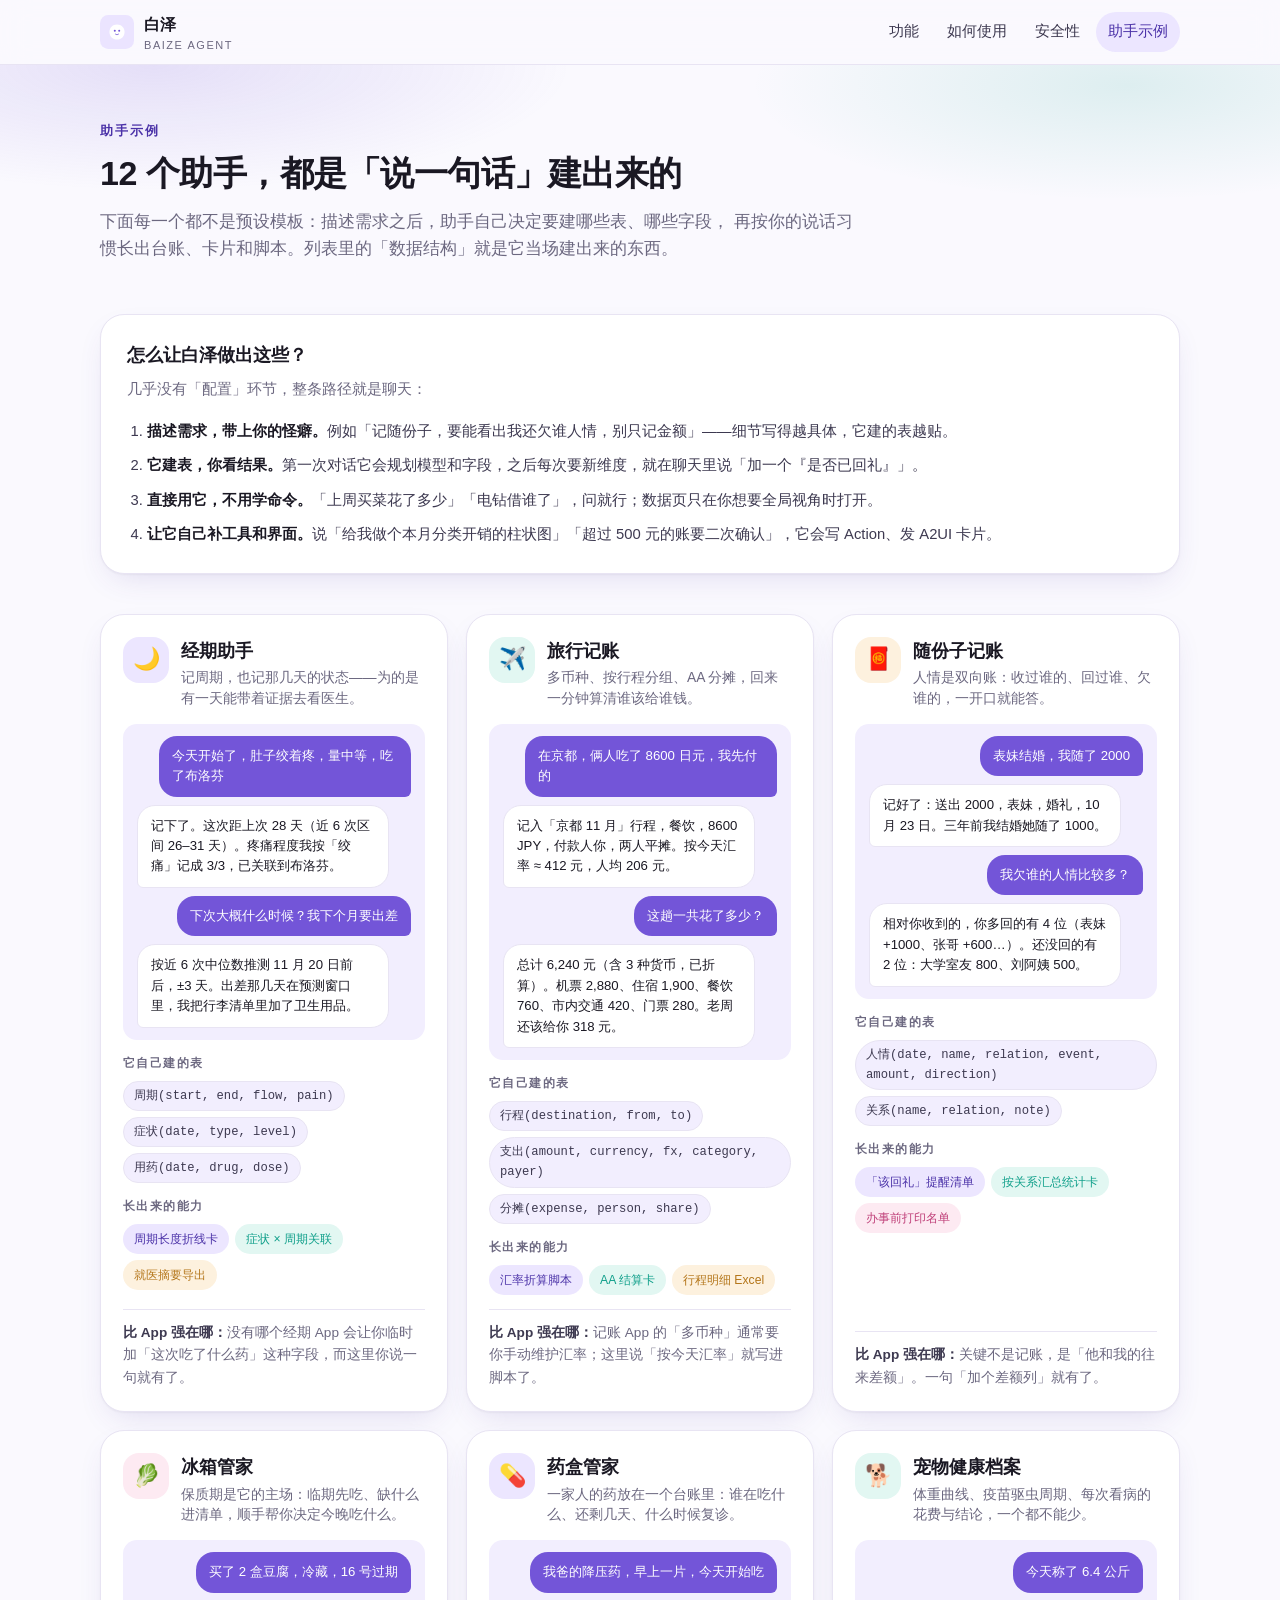
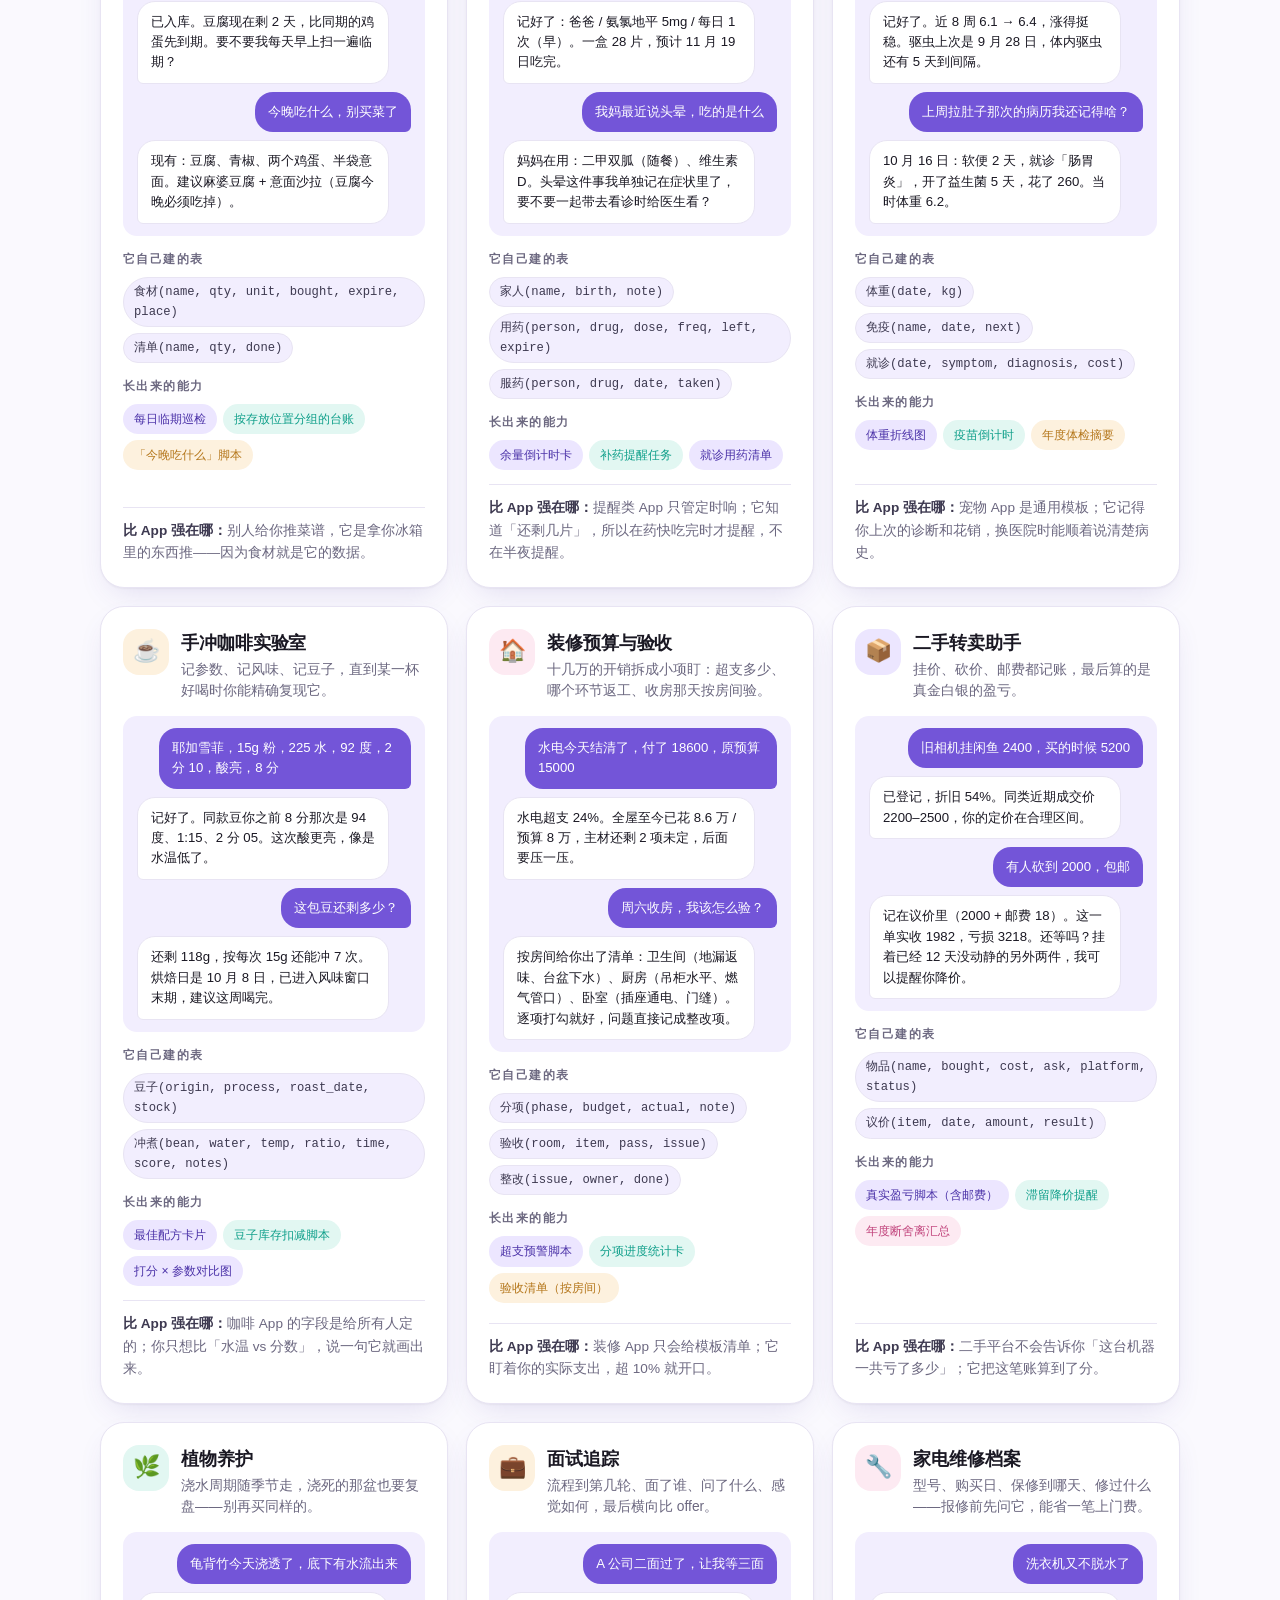
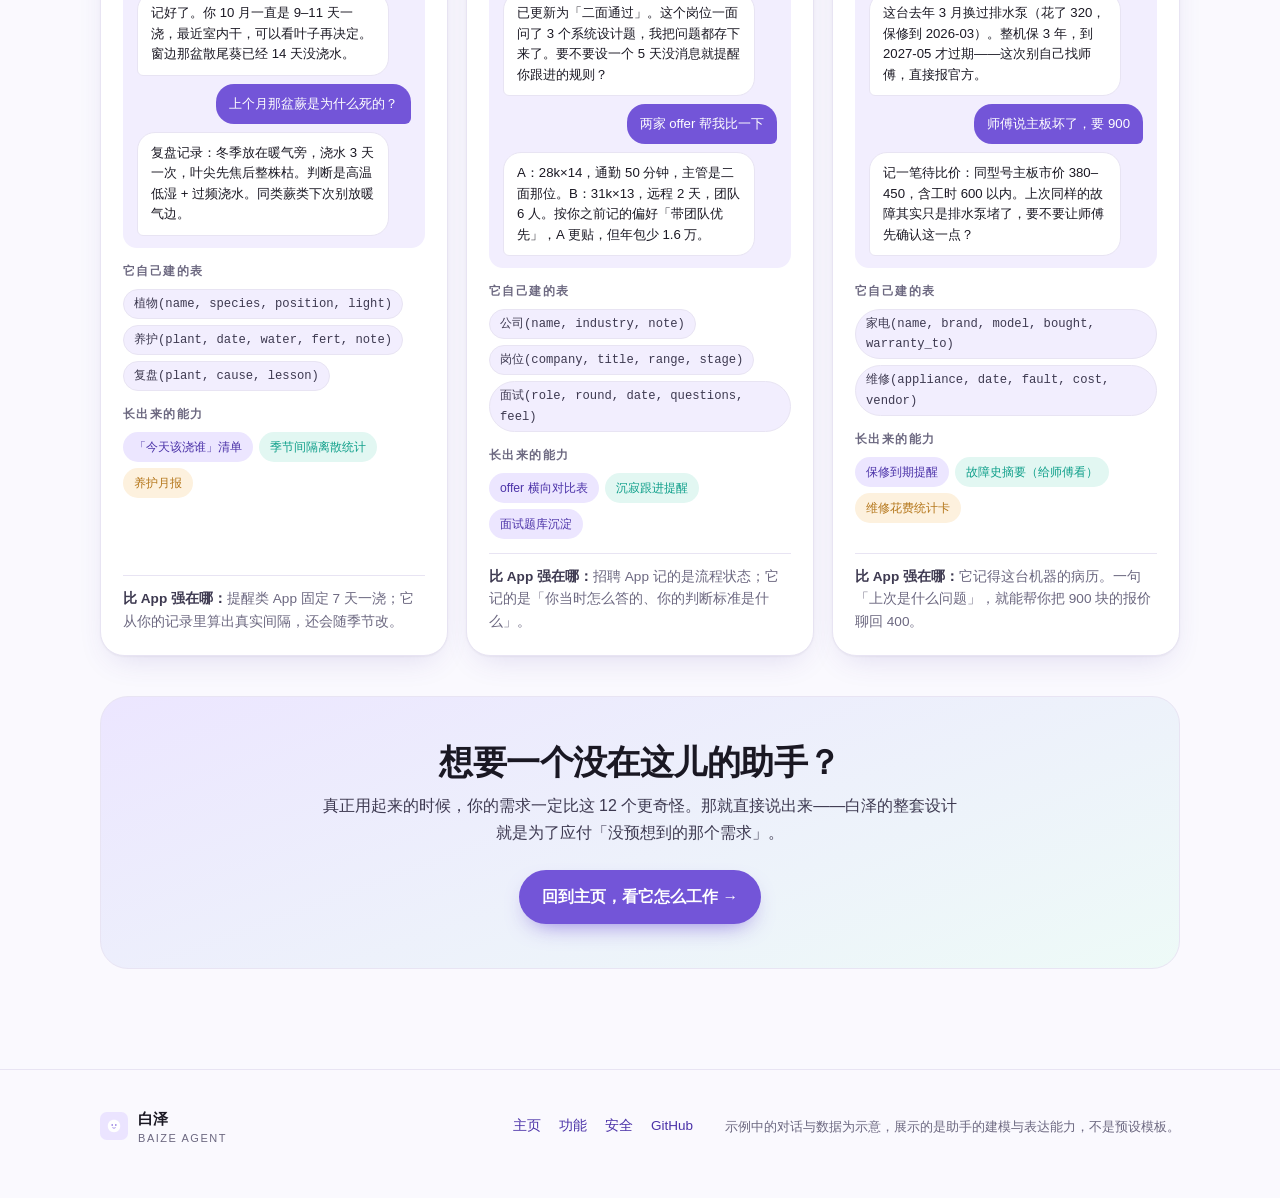
==== examples.html @ 81bda538 "site: 白泽项目主页与 12 个助手示例" ====
<!DOCTYPE html>
<html lang="zh-CN">
<head>
<meta charset="utf-8">
<meta name="viewport" content="width=device-width, initial-scale=1">
<title>助手示例 — 白泽 · Baize Agent</title>
<meta name="description" content="12 个有创意的白泽助手示例：经期助手、旅行记账、随份子记账、冰箱管家、药盒管家、宠物健康档案、手冲咖啡实验室、装修预算与验收……">
<meta name="theme-color" content="#7355D8">
<meta property="og:title" content="白泽 · 12 个助手示例">
<meta property="og:description" content="经期、旅行记账、随份子、冰箱、药盒、宠物、手冲咖啡、装修验收……看白泽能把助手做成什么样。">
<meta property="og:type" content="website">
<link rel="icon" href="assets/mascot.svg" type="image/svg+xml">
<link rel="stylesheet" href="assets/style.css">
</head>
<body>

<header class="nav">
  <div class="wrap nav-inner">
    <a class="brand" href="index.html">
      <img src="assets/mascot.svg" alt="" width="34" height="34">
      <span>白泽<small>Baize Agent</small></span>
    </a>
    <nav class="nav-links">
      <a href="index.html#features">功能</a>
      <a href="index.html#start">如何使用</a>
      <a href="index.html#security">安全性</a>
      <a class="active" href="examples.html">助手示例</a>
    </nav>
  </div>
</header>

<main>

<section class="page-head">
  <div class="wrap">
    <p class="eyebrow">助手示例</p>
    <h2>12 个助手，都是「说一句话」建出来的</h2>
    <p class="lede">
      下面每一个都不是预设模板：描述需求之后，助手自己决定要建哪些表、哪些字段，
      再按你的说话习惯长出台账、卡片和脚本。列表里的「数据结构」就是它当场建出来的东西。
    </p>
  </div>
</section>

<section class="tight">
  <div class="wrap">

    <div class="howto">
      <h3>怎么让白泽做出这些？</h3>
      <p>几乎没有「配置」环节，整条路径就是聊天：</p>
      <ol>
        <li><b>描述需求，带上你的怪癖。</b>例如「记随份子，要能看出我还欠谁人情，别只记金额」——细节写得越具体，它建的表越贴。</li>
        <li><b>它建表，你看结果。</b>第一次对话它会规划模型和字段，之后每次要新维度，就在聊天里说「加一个『是否已回礼』」。</li>
        <li><b>直接用它，不用学命令。</b>「上周买菜花了多少」「电钻借谁了」，问就行；数据页只在你想要全局视角时打开。</li>
        <li><b>让它自己补工具和界面。</b>说「给我做个本月分类开销的柱状图」「超过 500 元的账要二次确认」，它会写 Action、发 A2UI 卡片。</li>
      </ol>
    </div>

    <div class="ex-grid">

      <!-- 1 -->
      <article class="ex">
        <div class="ex-head">
          <div class="ex-avatar">🌙</div>
          <div>
            <h3>经期助手</h3>
            <p>记周期，也记那几天的状态——为的是有一天能带着证据去看医生。</p>
          </div>
        </div>
        <div class="ex-chat">
          <div class="bubble me">今天开始了，肚子绞着疼，量中等，吃了布洛芬</div>
          <div class="bubble bot">记下了。这次距上次 28 天（近 6 次区间 26–31 天）。疼痛程度我按「绞痛」记成 3/3，已关联到布洛芬。</div>
          <div class="bubble me">下次大概什么时候？我下个月要出差</div>
          <div class="bubble bot">按近 6 次中位数推测 11 月 20 日前后，±3 天。出差那几天在预测窗口里，我把行李清单里加了卫生用品。</div>
        </div>
        <div class="ex-block">
          <h4>它自己建的表</h4>
          <div class="chips">
            <span class="chip">周期(start, end, flow, pain)</span>
            <span class="chip">症状(date, type, level)</span>
            <span class="chip">用药(date, drug, dose)</span>
          </div>
        </div>
        <div class="ex-block">
          <h4>长出来的能力</h4>
          <div class="chips">
            <span class="chip solid">周期长度折线卡</span>
            <span class="chip solid mint">症状 × 周期关联</span>
            <span class="chip solid amber">就医摘要导出</span>
          </div>
        </div>
        <div class="ex-foot"><b>比 App 强在哪：</b>没有哪个经期 App 会让你临时加「这次吃了什么药」这种字段，而这里你说一句就有了。</div>
      </article>

      <!-- 2 -->
      <article class="ex">
        <div class="ex-head">
          <div class="ex-avatar">✈️</div>
          <div>
            <h3>旅行记账</h3>
            <p>多币种、按行程分组、AA 分摊，回来一分钟算清谁该给谁钱。</p>
          </div>
        </div>
        <div class="ex-chat">
          <div class="bubble me">在京都，俩人吃了 8600 日元，我先付的</div>
          <div class="bubble bot">记入「京都 11 月」行程，餐饮，8600 JPY，付款人你，两人平摊。按今天汇率 ≈ 412 元，人均 206 元。</div>
          <div class="bubble me">这趟一共花了多少？</div>
          <div class="bubble bot">总计 6,240 元（含 3 种货币，已折算）。机票 2,880、住宿 1,900、餐饮 760、市内交通 420、门票 280。老周还该给你 318 元。</div>
        </div>
        <div class="ex-block">
          <h4>它自己建的表</h4>
          <div class="chips">
            <span class="chip">行程(destination, from, to)</span>
            <span class="chip">支出(amount, currency, fx, category, payer)</span>
            <span class="chip">分摊(expense, person, share)</span>
          </div>
        </div>
        <div class="ex-block">
          <h4>长出来的能力</h4>
          <div class="chips">
            <span class="chip solid">汇率折算脚本</span>
            <span class="chip solid mint">AA 结算卡</span>
            <span class="chip solid amber">行程明细 Excel</span>
          </div>
        </div>
        <div class="ex-foot"><b>比 App 强在哪：</b>记账 App 的「多币种」通常要你手动维护汇率；这里说「按今天汇率」就写进脚本了。</div>
      </article>

      <!-- 3 -->
      <article class="ex">
        <div class="ex-head">
          <div class="ex-avatar">🧧</div>
          <div>
            <h3>随份子记账</h3>
            <p>人情是双向账：收过谁的、回过谁、欠谁的，一开口就能答。</p>
          </div>
        </div>
        <div class="ex-chat">
          <div class="bubble me">表妹结婚，我随了 2000</div>
          <div class="bubble bot">记好了：送出 2000，表妹，婚礼，10 月 23 日。三年前我结婚她随了 1000。</div>
          <div class="bubble me">我欠谁的人情比较多？</div>
          <div class="bubble bot">相对你收到的，你多回的有 4 位（表妹 +1000、张哥 +600…）。还没回的有 2 位：大学室友 800、刘阿姨 500。</div>
        </div>
        <div class="ex-block">
          <h4>它自己建的表</h4>
          <div class="chips">
            <span class="chip">人情(date, name, relation, event, amount, direction)</span>
            <span class="chip">关系(name, relation, note)</span>
          </div>
        </div>
        <div class="ex-block">
          <h4>长出来的能力</h4>
          <div class="chips">
            <span class="chip solid">「该回礼」提醒清单</span>
            <span class="chip solid mint">按关系汇总统计卡</span>
            <span class="chip solid rose">办事前打印名单</span>
          </div>
        </div>
        <div class="ex-foot"><b>比 App 强在哪：</b>关键不是记账，是「他和我的往来差额」。一句「加个差额列」就有了。</div>
      </article>

      <!-- 4 -->
      <article class="ex">
        <div class="ex-head">
          <div class="ex-avatar">🥬</div>
          <div>
            <h3>冰箱管家</h3>
            <p>保质期是它的主场：临期先吃、缺什么进清单，顺手帮你决定今晚吃什么。</p>
          </div>
        </div>
        <div class="ex-chat">
          <div class="bubble me">买了 2 盒豆腐，冷藏，16 号过期</div>
          <div class="bubble bot">已入库。豆腐现在剩 2 天，比同期的鸡蛋先到期。要不要我每天早上扫一遍临期？</div>
          <div class="bubble me">今晚吃什么，别买菜了</div>
          <div class="bubble bot">现有：豆腐、青椒、两个鸡蛋、半袋意面。建议麻婆豆腐 + 意面沙拉（豆腐今晚必须吃掉）。</div>
        </div>
        <div class="ex-block">
          <h4>它自己建的表</h4>
          <div class="chips">
            <span class="chip">食材(name, qty, unit, bought, expire, place)</span>
            <span class="chip">清单(name, qty, done)</span>
          </div>
        </div>
        <div class="ex-block">
          <h4>长出来的能力</h4>
          <div class="chips">
            <span class="chip solid">每日临期巡检</span>
            <span class="chip solid mint">按存放位置分组的台账</span>
            <span class="chip solid amber">「今晚吃什么」脚本</span>
          </div>
        </div>
        <div class="ex-foot"><b>比 App 强在哪：</b>别人给你推菜谱，它是拿你冰箱里的东西推——因为食材就是它的数据。</div>
      </article>

      <!-- 5 -->
      <article class="ex">
        <div class="ex-head">
          <div class="ex-avatar">💊</div>
          <div>
            <h3>药盒管家</h3>
            <p>一家人的药放在一个台账里：谁在吃什么、还剩几天、什么时候复诊。</p>
          </div>
        </div>
        <div class="ex-chat">
          <div class="bubble me">我爸的降压药，早上一片，今天开始吃</div>
          <div class="bubble bot">记好了：爸爸 / 氨氯地平 5mg / 每日 1 次（早）。一盒 28 片，预计 11 月 19 日吃完。</div>
          <div class="bubble me">我妈最近说头晕，吃的是什么</div>
          <div class="bubble bot">妈妈在用：二甲双胍（随餐）、维生素 D。头晕这件事我单独记在症状里了，要不要一起带去看诊时给医生看？</div>
        </div>
        <div class="ex-block">
          <h4>它自己建的表</h4>
          <div class="chips">
            <span class="chip">家人(name, birth, note)</span>
            <span class="chip">用药(person, drug, dose, freq, left, expire)</span>
            <span class="chip">服药(person, drug, date, taken)</span>
          </div>
        </div>
        <div class="ex-block">
          <h4>长出来的能力</h4>
          <div class="chips">
            <span class="chip solid">余量倒计时卡</span>
            <span class="chip solid mint">补药提醒任务</span>
            <span class="chip solid sky">就诊用药清单</span>
          </div>
        </div>
        <div class="ex-foot"><b>比 App 强在哪：</b>提醒类 App 只管定时响；它知道「还剩几片」，所以在药快吃完时才提醒，不在半夜提醒。</div>
      </article>

      <!-- 6 -->
      <article class="ex">
        <div class="ex-head">
          <div class="ex-avatar">🐕</div>
          <div>
            <h3>宠物健康档案</h3>
            <p>体重曲线、疫苗驱虫周期、每次看病的花费与结论，一个都不能少。</p>
          </div>
        </div>
        <div class="ex-chat">
          <div class="bubble me">今天称了 6.4 公斤</div>
          <div class="bubble bot">记好了。近 8 周 6.1 → 6.4，涨得挺稳。驱虫上次是 9 月 28 日，体内驱虫还有 5 天到间隔。</div>
          <div class="bubble me">上周拉肚子那次的病历我还记得啥？</div>
          <div class="bubble bot">10 月 16 日：软便 2 天，就诊「肠胃炎」，开了益生菌 5 天，花了 260。当时体重 6.2。</div>
        </div>
        <div class="ex-block">
          <h4>它自己建的表</h4>
          <div class="chips">
            <span class="chip">体重(date, kg)</span>
            <span class="chip">免疫(name, date, next)</span>
            <span class="chip">就诊(date, symptom, diagnosis, cost)</span>
          </div>
        </div>
        <div class="ex-block">
          <h4>长出来的能力</h4>
          <div class="chips">
            <span class="chip solid">体重折线图</span>
            <span class="chip solid mint">疫苗倒计时</span>
            <span class="chip solid amber">年度体检摘要</span>
          </div>
        </div>
        <div class="ex-foot"><b>比 App 强在哪：</b>宠物 App 是通用模板；它记得你上次的诊断和花销，换医院时能顺着说清楚病史。</div>
      </article>

      <!-- 7 -->
      <article class="ex">
        <div class="ex-head">
          <div class="ex-avatar">☕</div>
          <div>
            <h3>手冲咖啡实验室</h3>
            <p>记参数、记风味、记豆子，直到某一杯好喝时你能精确复现它。</p>
          </div>
        </div>
        <div class="ex-chat">
          <div class="bubble me">耶加雪菲，15g 粉，225 水，92 度，2 分 10，酸亮，8 分</div>
          <div class="bubble bot">记好了。同款豆你之前 8 分那次是 94 度、1:15、2 分 05。这次酸更亮，像是水温低了。</div>
          <div class="bubble me">这包豆还剩多少？</div>
          <div class="bubble bot">还剩 118g，按每次 15g 还能冲 7 次。烘焙日是 10 月 8 日，已进入风味窗口末期，建议这周喝完。</div>
        </div>
        <div class="ex-block">
          <h4>它自己建的表</h4>
          <div class="chips">
            <span class="chip">豆子(origin, process, roast_date, stock)</span>
            <span class="chip">冲煮(bean, water, temp, ratio, time, score, notes)</span>
          </div>
        </div>
        <div class="ex-block">
          <h4>长出来的能力</h4>
          <div class="chips">
            <span class="chip solid">最佳配方卡片</span>
            <span class="chip solid mint">豆子库存扣减脚本</span>
            <span class="chip solid sky">打分 × 参数对比图</span>
          </div>
        </div>
        <div class="ex-foot"><b>比 App 强在哪：</b>咖啡 App 的字段是给所有人定的；你只想比「水温 vs 分数」，说一句它就画出来。</div>
      </article>

      <!-- 8 -->
      <article class="ex">
        <div class="ex-head">
          <div class="ex-avatar">🏠</div>
          <div>
            <h3>装修预算与验收</h3>
            <p>十几万的开销拆成小项盯：超支多少、哪个环节返工、收房那天按房间验。</p>
          </div>
        </div>
        <div class="ex-chat">
          <div class="bubble me">水电今天结清了，付了 18600，原预算 15000</div>
          <div class="bubble bot">水电超支 24%。全屋至今已花 8.6 万 / 预算 8 万，主材还剩 2 项未定，后面要压一压。</div>
          <div class="bubble me">周六收房，我该怎么验？</div>
          <div class="bubble bot">按房间给你出了清单：卫生间（地漏返味、台盆下水）、厨房（吊柜水平、燃气管口）、卧室（插座通电、门缝）。逐项打勾就好，问题直接记成整改项。</div>
        </div>
        <div class="ex-block">
          <h4>它自己建的表</h4>
          <div class="chips">
            <span class="chip">分项(phase, budget, actual, note)</span>
            <span class="chip">验收(room, item, pass, issue)</span>
            <span class="chip">整改(issue, owner, done)</span>
          </div>
        </div>
        <div class="ex-block">
          <h4>长出来的能力</h4>
          <div class="chips">
            <span class="chip solid">超支预警脚本</span>
            <span class="chip solid mint">分项进度统计卡</span>
            <span class="chip solid amber">验收清单（按房间）</span>
          </div>
        </div>
        <div class="ex-foot"><b>比 App 强在哪：</b>装修 App 只会给模板清单；它盯着你的实际支出，超 10% 就开口。</div>
      </article>

      <!-- 9 -->
      <article class="ex">
        <div class="ex-head">
          <div class="ex-avatar">📦</div>
          <div>
            <h3>二手转卖助手</h3>
            <p>挂价、砍价、邮费都记账，最后算的是真金白银的盈亏。</p>
          </div>
        </div>
        <div class="ex-chat">
          <div class="bubble me">旧相机挂闲鱼 2400，买的时候 5200</div>
          <div class="bubble bot">已登记，折旧 54%。同类近期成交价 2200–2500，你的定价在合理区间。</div>
          <div class="bubble me">有人砍到 2000，包邮</div>
          <div class="bubble bot">记在议价里（2000 + 邮费 18）。这一单实收 1982，亏损 3218。还等吗？挂着已经 12 天没动静的另外两件，我可以提醒你降价。</div>
        </div>
        <div class="ex-block">
          <h4>它自己建的表</h4>
          <div class="chips">
            <span class="chip">物品(name, bought, cost, ask, platform, status)</span>
            <span class="chip">议价(item, date, amount, result)</span>
          </div>
        </div>
        <div class="ex-block">
          <h4>长出来的能力</h4>
          <div class="chips">
            <span class="chip solid">真实盈亏脚本（含邮费）</span>
            <span class="chip solid mint">滞留降价提醒</span>
            <span class="chip solid rose">年度断舍离汇总</span>
          </div>
        </div>
        <div class="ex-foot"><b>比 App 强在哪：</b>二手平台不会告诉你「这台机器一共亏了多少」；它把这笔账算到了分。</div>
      </article>

      <!-- 10 -->
      <article class="ex">
        <div class="ex-head">
          <div class="ex-avatar">🌿</div>
          <div>
            <h3>植物养护</h3>
            <p>浇水周期随季节走，浇死的那盆也要复盘——别再买同样的。</p>
          </div>
        </div>
        <div class="ex-chat">
          <div class="bubble me">龟背竹今天浇透了，底下有水流出来</div>
          <div class="bubble bot">记好了。你 10 月一直是 9–11 天一浇，最近室内干，可以看叶子再决定。窗边那盆散尾葵已经 14 天没浇水。</div>
          <div class="bubble me">上个月那盆蕨是为什么死的？</div>
          <div class="bubble bot">复盘记录：冬季放在暖气旁，浇水 3 天一次，叶尖先焦后整株枯。判断是高温低湿 + 过频浇水。同类蕨类下次别放暖气边。</div>
        </div>
        <div class="ex-block">
          <h4>它自己建的表</h4>
          <div class="chips">
            <span class="chip">植物(name, species, position, light)</span>
            <span class="chip">养护(plant, date, water, fert, note)</span>
            <span class="chip">复盘(plant, cause, lesson)</span>
          </div>
        </div>
        <div class="ex-block">
          <h4>长出来的能力</h4>
          <div class="chips">
            <span class="chip solid">「今天该浇谁」清单</span>
            <span class="chip solid mint">季节间隔离散统计</span>
            <span class="chip solid amber">养护月报</span>
          </div>
        </div>
        <div class="ex-foot"><b>比 App 强在哪：</b>提醒类 App 固定 7 天一浇；它从你的记录里算出真实间隔，还会随季节改。</div>
      </article>

      <!-- 11 -->
      <article class="ex">
        <div class="ex-head">
          <div class="ex-avatar">💼</div>
          <div>
            <h3>面试追踪</h3>
            <p>流程到第几轮、面了谁、问了什么、感觉如何，最后横向比 offer。</p>
          </div>
        </div>
        <div class="ex-chat">
          <div class="bubble me">A 公司二面过了，让我等三面</div>
          <div class="bubble bot">已更新为「二面通过」。这个岗位一面问了 3 个系统设计题，我把问题都存下来了。要不要设一个 5 天没消息就提醒你跟进的规则？</div>
          <div class="bubble me">两家 offer 帮我比一下</div>
          <div class="bubble bot">A：28k×14，通勤 50 分钟，主管是二面那位。B：31k×13，远程 2 天，团队 6 人。按你之前记的偏好「带团队优先」，A 更贴，但年包少 1.6 万。</div>
        </div>
        <div class="ex-block">
          <h4>它自己建的表</h4>
          <div class="chips">
            <span class="chip">公司(name, industry, note)</span>
            <span class="chip">岗位(company, title, range, stage)</span>
            <span class="chip">面试(role, round, date, questions, feel)</span>
          </div>
        </div>
        <div class="ex-block">
          <h4>长出来的能力</h4>
          <div class="chips">
            <span class="chip solid">offer 横向对比表</span>
            <span class="chip solid mint">沉寂跟进提醒</span>
            <span class="chip solid sky">面试题库沉淀</span>
          </div>
        </div>
        <div class="ex-foot"><b>比 App 强在哪：</b>招聘 App 记的是流程状态；它记的是「你当时怎么答的、你的判断标准是什么」。</div>
      </article>

      <!-- 12 -->
      <article class="ex">
        <div class="ex-head">
          <div class="ex-avatar">🔧</div>
          <div>
            <h3>家电维修档案</h3>
            <p>型号、购买日、保修到哪天、修过什么——报修前先问它，能省一笔上门费。</p>
          </div>
        </div>
        <div class="ex-chat">
          <div class="bubble me">洗衣机又不脱水了</div>
          <div class="bubble bot">这台去年 3 月换过排水泵（花了 320，保修到 2026-03）。整机保 3 年，到 2027-05 才过期——这次别自己找师傅，直接报官方。</div>
          <div class="bubble me">师傅说主板坏了，要 900</div>
          <div class="bubble bot">记一笔待比价：同型号主板市价 380–450，含工时 600 以内。上次同样的故障其实只是排水泵堵了，要不要让师傅先确认这一点？</div>
        </div>
        <div class="ex-block">
          <h4>它自己建的表</h4>
          <div class="chips">
            <span class="chip">家电(name, brand, model, bought, warranty_to)</span>
            <span class="chip">维修(appliance, date, fault, cost, vendor)</span>
          </div>
        </div>
        <div class="ex-block">
          <h4>长出来的能力</h4>
          <div class="chips">
            <span class="chip solid">保修到期提醒</span>
            <span class="chip solid mint">故障史摘要（给师傅看）</span>
            <span class="chip solid amber">维修花费统计卡</span>
          </div>
        </div>
        <div class="ex-foot"><b>比 App 强在哪：</b>它记得这台机器的病历。一句「上次是什么问题」，就能帮你把 900 块的报价聊回 400。</div>
      </article>

    </div>

    <div class="cta" style="margin-bottom:56px">
      <h2>想要一个没在这儿的助手？</h2>
      <p>真正用起来的时候，你的需求一定比这 12 个更奇怪。那就直接说出来——白泽的整套设计就是为了应付「没预想到的那个需求」。</p>
      <a class="btn btn-primary" href="index.html">回到主页，看它怎么工作 →</a>
    </div>

  </div>
</section>

</main>

<footer>
  <div class="wrap foot-inner">
    <a class="brand" href="index.html">
      <img src="assets/mascot.svg" alt="" width="28" height="28">
      <span>白泽<small>Baize Agent</small></span>
    </a>
    <div class="foot-links">
      <a href="index.html">主页</a>
      <a href="index.html#features">功能</a>
      <a href="index.html#security">安全</a>
      <a href="https://github.com/krisir">GitHub</a>
    </div>
    <p class="note">示例中的对话与数据为示意，展示的是助手的建模与表达能力，不是预设模板。</p>
  </div>
</footer>

</body>
</html>
---- assets/style.css ----
/* 白泽 · Baize Agent — 项目主页样式
   设计语言取自 App 的 Design Tokens：主色 #7355D8、24dp 卡片圆角、20dp 页面边距。 */

:root {
  --bg: #faf9fe;
  --bg-soft: #f2eefe;
  --card: #ffffff;
  --ink: #1a1823;
  --ink-soft: #3d3950;
  --muted: #6c6880;
  --line: #e8e4f3;
  --brand: #7355d8;
  --brand-ink: #4b32a8;
  --brand-soft: #ece6ff;
  --mint: #0f9f8a;
  --mint-soft: #e2f7f2;
  --amber: #b4761a;
  --amber-soft: #fdf1de;
  --rose: #c0417a;
  --rose-soft: #fdeaf2;
  --sky: #2b6cb0;
  --sky-soft: #e6f1fc;
  --radius: 24px;
  --radius-sm: 14px;
  --shadow: 0 1px 2px rgba(26, 24, 35, .04), 0 12px 32px -12px rgba(79, 58, 160, .18);
  --shadow-lift: 0 2px 4px rgba(26, 24, 35, .05), 0 22px 48px -18px rgba(79, 58, 160, .28);
  --wrap: 1120px;
  --font: -apple-system, BlinkMacSystemFont, "Segoe UI", "PingFang SC", "Hiragino Sans GB",
    "Noto Sans SC", "Microsoft YaHei", sans-serif;
}

@media (prefers-color-scheme: dark) {
  :root {
    --bg: #121017;
    --bg-soft: #1a1724;
    --card: #1b1825;
    --ink: #f3f1fa;
    --ink-soft: #dcd8ea;
    --muted: #a29db8;
    --line: #2c2839;
    --brand: #a48cff;
    --brand-ink: #cbbcff;
    --brand-soft: #271f3f;
    --mint: #4fd6bf;
    --mint-soft: #14322e;
    --amber: #e8b45c;
    --amber-soft: #33281a;
    --rose: #f186b3;
    --rose-soft: #351f2b;
    --sky: #7fb6f0;
    --sky-soft: #17283a;
    --shadow: 0 1px 2px rgba(0, 0, 0, .4), 0 12px 32px -12px rgba(0, 0, 0, .7);
    --shadow-lift: 0 2px 4px rgba(0, 0, 0, .5), 0 22px 48px -18px rgba(0, 0, 0, .8);
  }
}

* { box-sizing: border-box; }

html { scroll-behavior: smooth; -webkit-text-size-adjust: 100%; }

body {
  margin: 0;
  font-family: var(--font);
  background: var(--bg);
  color: var(--ink);
  line-height: 1.65;
  font-size: 16px;
  -webkit-font-smoothing: antialiased;
}

img, svg { max-width: 100%; }

a { color: var(--brand-ink); text-decoration: none; }
a:hover { text-decoration: underline; }

.wrap {
  width: 100%;
  max-width: var(--wrap);
  margin: 0 auto;
  padding: 0 20px;
}

/* ---------- 导航 ---------- */

.nav {
  position: sticky;
  top: 0;
  z-index: 50;
  background: color-mix(in srgb, var(--bg) 82%, transparent);
  backdrop-filter: blur(14px);
  border-bottom: 1px solid var(--line);
}

.nav-inner {
  display: flex;
  align-items: center;
  gap: 12px;
  min-height: 64px;
}

.brand {
  display: flex;
  align-items: center;
  gap: 10px;
  font-weight: 700;
  color: var(--ink);
  letter-spacing: .01em;
}
.brand:hover { text-decoration: none; }
.brand svg { flex: 0 0 auto; }
.brand small {
  display: block;
  font-size: 11px;
  font-weight: 500;
  color: var(--muted);
  letter-spacing: .14em;
  text-transform: uppercase;
  line-height: 1.2;
}

.nav-links {
  display: flex;
  align-items: center;
  gap: 4px;
  margin-left: auto;
  flex-wrap: wrap;
}

.nav-links a {
  padding: 8px 12px;
  border-radius: 999px;
  color: var(--ink-soft);
  font-size: 14.5px;
  font-weight: 500;
}
.nav-links a:hover { background: var(--brand-soft); color: var(--brand-ink); text-decoration: none; }
.nav-links a.active { background: var(--brand-soft); color: var(--brand-ink); }

.nav-cta {
  background: var(--brand) !important;
  color: #fff !important;
  padding: 9px 16px !important;
}
.nav-cta:hover { filter: brightness(1.06); }

@media (max-width: 720px) {
  .nav-links a:not(.nav-cta) { display: none; }
}

/* ---------- Hero ---------- */

.hero {
  position: relative;
  overflow: hidden;
  padding: 72px 0 56px;
}

.hero::before {
  content: "";
  position: absolute;
  inset: -30% -10% auto -10%;
  height: 620px;
  background:
    radial-gradient(46% 62% at 22% 34%, rgba(115, 85, 216, .20), transparent 70%),
    radial-gradient(38% 54% at 82% 22%, rgba(15, 159, 138, .14), transparent 72%);
  pointer-events: none;
}

.hero-inner {
  position: relative;
  display: grid;
  grid-template-columns: minmax(0, 1.05fr) minmax(0, .95fr);
  gap: 56px;
  align-items: center;
}

@media (max-width: 900px) {
  .hero { padding: 48px 0 32px; }
  .hero-inner { grid-template-columns: 1fr; gap: 36px; }
}

.badge {
  display: inline-flex;
  align-items: center;
  gap: 8px;
  padding: 6px 14px 6px 10px;
  border-radius: 999px;
  background: var(--brand-soft);
  color: var(--brand-ink);
  font-size: 13px;
  font-weight: 600;
  letter-spacing: .01em;
}
.badge .dot { width: 6px; height: 6px; border-radius: 50%; background: currentColor; }

h1 {
  font-size: clamp(34px, 5.2vw, 58px);
  line-height: 1.12;
  letter-spacing: -.02em;
  margin: 20px 0 0;
  font-weight: 750;
}

h1 .accent {
  background: linear-gradient(100deg, var(--brand), #b07cff 70%);
  -webkit-background-clip: text;
  background-clip: text;
  color: transparent;
}

.hero-sub {
  margin: 20px 0 0;
  font-size: clamp(16px, 1.6vw, 19px);
  color: var(--ink-soft);
  max-width: 34em;
}

.hero-actions {
  display: flex;
  flex-wrap: wrap;
  gap: 12px;
  margin-top: 30px;
}

.btn {
  display: inline-flex;
  align-items: center;
  gap: 8px;
  padding: 13px 22px;
  border-radius: 999px;
  font-weight: 600;
  font-size: 15.5px;
  border: 1px solid transparent;
  transition: transform .16s ease, box-shadow .16s ease, background .16s ease;
}
.btn:hover { text-decoration: none; transform: translateY(-1px); }
.btn-primary { background: var(--brand); color: #fff; box-shadow: 0 10px 24px -12px rgba(115, 85, 216, .9); }
.btn-primary:hover { box-shadow: 0 14px 30px -12px rgba(115, 85, 216, 1); }
.btn-ghost { background: var(--card); color: var(--ink); border-color: var(--line); box-shadow: var(--shadow); }

.hero-meta {
  display: flex;
  flex-wrap: wrap;
  gap: 8px;
  margin-top: 26px;
}
.hero-meta span {
  font-size: 13px;
  color: var(--muted);
  background: var(--bg-soft);
  border: 1px solid var(--line);
  padding: 5px 12px;
  border-radius: 999px;
}

/* ---------- 手机模拟 ---------- */

.phone {
  width: 100%;
  max-width: 372px;
  margin: 0 auto;
  background: var(--card);
  border: 1px solid var(--line);
  border-radius: 40px;
  padding: 14px 12px 16px;
  box-shadow: var(--shadow-lift);
  position: relative;
}

.phone-bar {
  display: flex;
  align-items: center;
  gap: 10px;
  padding: 4px 8px 12px;
  border-bottom: 1px solid var(--line);
}
.phone-avatar {
  width: 34px;
  height: 34px;
  border-radius: 50%;
  background: var(--brand-soft);
  display: grid;
  place-items: center;
  font-size: 17px;
}
.phone-name { font-size: 14px; font-weight: 650; line-height: 1.2; }
.phone-name small { display: block; font-size: 11px; color: var(--muted); font-weight: 500; }
.phone-caret { margin-left: auto; color: var(--muted); font-size: 12px; }

.chat { display: flex; flex-direction: column; gap: 10px; padding: 14px 6px 4px; }
.bubble {
  max-width: 84%;
  padding: 10px 13px;
  border-radius: 18px;
  font-size: 13.5px;
  line-height: 1.55;
}
.bubble.me {
  align-self: flex-end;
  background: var(--brand);
  color: #fff;
  border-bottom-right-radius: 6px;
}
.bubble.bot {
  align-self: flex-start;
  background: var(--bg-soft);
  color: var(--ink);
  border-bottom-left-radius: 6px;
}
.bubble.tool {
  align-self: flex-start;
  background: transparent;
  border: 1px dashed var(--line);
  color: var(--muted);
  font-size: 12px;
  padding: 7px 11px;
}

.mini-card {
  align-self: stretch;
  border: 1px solid var(--line);
  border-radius: 18px;
  padding: 12px 14px;
  background: linear-gradient(180deg, color-mix(in srgb, var(--brand-soft) 55%, var(--card)), var(--card));
}
.mini-card h4 {
  margin: 0 0 10px;
  font-size: 12px;
  letter-spacing: .06em;
  text-transform: uppercase;
  color: var(--muted);
  font-weight: 650;
}
.mini-row {
  display: flex;
  justify-content: space-between;
  align-items: baseline;
  gap: 10px;
  font-size: 13px;
  padding: 5px 0;
  border-top: 1px solid var(--line);
}
.mini-row:first-of-type { border-top: 0; }
.mini-row b { font-variant-numeric: tabular-nums; }
.mini-bars {
  display: flex;
  align-items: flex-end;
  gap: 6px;
  height: 46px;
  margin: 4px 0 8px;
}
.mini-bars i {
  flex: 1;
  border-radius: 5px 5px 3px 3px;
  background: linear-gradient(180deg, var(--brand), color-mix(in srgb, var(--brand) 40%, transparent));
  opacity: .85;
}

/* ---------- 段落通用 ---------- */

section { padding: 64px 0; }
section.tight { padding: 44px 0; }

.eyebrow {
  font-size: 12.5px;
  font-weight: 700;
  letter-spacing: .16em;
  text-transform: uppercase;
  color: var(--brand-ink);
  margin: 0 0 10px;
}

h2 {
  font-size: clamp(24px, 3.2vw, 34px);
  line-height: 1.24;
  letter-spacing: -.015em;
  margin: 0;
  font-weight: 720;
}

.lede {
  margin: 14px 0 0;
  color: var(--muted);
  font-size: 16.5px;
  max-width: 46em;
}

.section-head { margin-bottom: 32px; }

/* ---------- 功能网格 ---------- */

.grid {
  display: grid;
  gap: 16px;
  grid-template-columns: repeat(auto-fit, minmax(268px, 1fr));
}

.card {
  background: var(--card);
  border: 1px solid var(--line);
  border-radius: var(--radius);
  padding: 24px;
  box-shadow: var(--shadow);
  transition: transform .18s ease, box-shadow .18s ease;
}
.card:hover { transform: translateY(-3px); box-shadow: var(--shadow-lift); }

.card .icon {
  width: 42px;
  height: 42px;
  border-radius: 14px;
  display: grid;
  place-items: center;
  background: var(--brand-soft);
  color: var(--brand-ink);
  font-size: 20px;
  margin-bottom: 16px;
}
.card h3 {
  margin: 0 0 8px;
  font-size: 18px;
  font-weight: 680;
  letter-spacing: -.005em;
}
.card p { margin: 0; color: var(--muted); font-size: 14.8px; }
.card ul { margin: 12px 0 0; padding-left: 18px; color: var(--muted); font-size: 14.2px; }
.card li + li { margin-top: 4px; }

.card.mint .icon { background: var(--mint-soft); color: var(--mint); }
.card.amber .icon { background: var(--amber-soft); color: var(--amber); }
.card.rose .icon { background: var(--rose-soft); color: var(--rose); }
.card.sky .icon { background: var(--sky-soft); color: var(--sky); }

/* ---------- 步骤 ---------- */

.steps { display: grid; gap: 16px; grid-template-columns: repeat(auto-fit, minmax(236px, 1fr)); counter-reset: step; }

.step {
  position: relative;
  background: var(--card);
  border: 1px solid var(--line);
  border-radius: var(--radius);
  padding: 24px 22px 22px;
  box-shadow: var(--shadow);
}
.step::before {
  counter-increment: step;
  content: counter(step, decimal-leading-zero);
  font-size: 13px;
  font-weight: 700;
  letter-spacing: .08em;
  color: var(--brand-ink);
  background: var(--brand-soft);
  border-radius: 999px;
  padding: 4px 10px;
  display: inline-block;
  margin-bottom: 14px;
}
.step h3 { margin: 0 0 8px; font-size: 16.5px; font-weight: 680; }
.step p { margin: 0; color: var(--muted); font-size: 14.5px; }

/* ---------- 特点列表 ---------- */

.why {
  display: grid;
  grid-template-columns: repeat(auto-fit, minmax(300px, 1fr));
  gap: 14px 32px;
  margin-top: 8px;
}
.why-item {
  padding: 18px 0;
  border-top: 1px solid var(--line);
}
.why-item h3 {
  margin: 0 0 6px;
  font-size: 16.5px;
  font-weight: 680;
  display: flex;
  align-items: center;
  gap: 8px;
}
.why-item h3::before {
  content: "";
  width: 7px;
  height: 7px;
  border-radius: 50%;
  background: var(--brand);
  flex: 0 0 auto;
}
.why-item p { margin: 0; color: var(--muted); font-size: 14.6px; }

/* ---------- 安全 ---------- */

.security {
  background:
    radial-gradient(60% 120% at 90% 0%, rgba(15, 159, 138, .10), transparent 60%),
    var(--bg-soft);
  border-top: 1px solid var(--line);
  border-bottom: 1px solid var(--line);
}

.sec-grid {
  display: grid;
  gap: 14px;
  grid-template-columns: repeat(auto-fit, minmax(280px, 1fr));
}

.sec-item {
  background: var(--card);
  border: 1px solid var(--line);
  border-radius: var(--radius-sm);
  padding: 20px;
}
.sec-item h3 {
  display: flex;
  align-items: center;
  gap: 9px;
  margin: 0 0 8px;
  font-size: 15.5px;
  font-weight: 680;
}
.sec-item h3 .shield {
  width: 22px;
  height: 22px;
  flex: 0 0 auto;
  color: var(--mint);
}
.sec-item p { margin: 0; color: var(--muted); font-size: 14.2px; }

.honest {
  margin-top: 26px;
  background: var(--card);
  border: 1px solid var(--line);
  border-left: 4px solid var(--amber);
  border-radius: var(--radius-sm);
  padding: 20px 22px;
}
.honest h3 { margin: 0 0 10px; font-size: 15.5px; font-weight: 700; color: var(--ink); }
.honest ul { margin: 0; padding-left: 20px; color: var(--muted); font-size: 14.4px; }
.honest li + li { margin-top: 6px; }
.honest b { color: var(--ink-soft); }

/* ---------- 示例页 ---------- */

.page-head {
  padding: 56px 0 8px;
  background:
    radial-gradient(48% 90% at 12% 0%, rgba(115, 85, 216, .16), transparent 68%),
    radial-gradient(42% 80% at 88% 10%, rgba(15, 159, 138, .12), transparent 70%);
}

.ex-grid {
  display: grid;
  gap: 18px;
  grid-template-columns: repeat(auto-fit, minmax(330px, 1fr));
  padding-bottom: 40px;
}

.ex {
  background: var(--card);
  border: 1px solid var(--line);
  border-radius: var(--radius);
  padding: 22px;
  box-shadow: var(--shadow);
  display: flex;
  flex-direction: column;
  gap: 14px;
  transition: transform .18s ease, box-shadow .18s ease;
}
.ex:hover { transform: translateY(-3px); box-shadow: var(--shadow-lift); }

.ex-head { display: flex; align-items: flex-start; gap: 12px; }
.ex-avatar {
  width: 46px;
  height: 46px;
  flex: 0 0 auto;
  border-radius: 16px;
  display: grid;
  place-items: center;
  font-size: 22px;
  background: var(--brand-soft);
}
.ex:nth-child(4n+2) .ex-avatar { background: var(--mint-soft); }
.ex:nth-child(4n+3) .ex-avatar { background: var(--amber-soft); }
.ex:nth-child(4n+4) .ex-avatar { background: var(--rose-soft); }

.ex-head h3 { margin: 0; font-size: 18px; font-weight: 700; letter-spacing: -.005em; }
.ex-head p { margin: 2px 0 0; color: var(--muted); font-size: 13.8px; line-height: 1.5; }

.ex-chat {
  border-radius: var(--radius-sm);
  background: var(--bg-soft);
  padding: 12px 14px;
  display: flex;
  flex-direction: column;
  gap: 8px;
  font-size: 13.4px;
}
.ex-chat .bubble { max-width: 92%; font-size: 13.2px; }
.ex-chat .bubble.me { background: var(--brand); color: #fff; }
.ex-chat .bubble.bot { background: var(--card); border: 1px solid var(--line); }

.ex-block h4 {
  margin: 0 0 8px;
  font-size: 11.5px;
  letter-spacing: .12em;
  text-transform: uppercase;
  color: var(--muted);
  font-weight: 700;
}

.chips { display: flex; flex-wrap: wrap; gap: 6px; }
.chip {
  font-size: 12.2px;
  padding: 4px 10px;
  border-radius: 999px;
  background: var(--bg-soft);
  border: 1px solid var(--line);
  color: var(--ink-soft);
  font-family: ui-monospace, SFMono-Regular, Menlo, monospace;
}
.chip.solid {
  background: var(--brand-soft);
  border-color: transparent;
  color: var(--brand-ink);
  font-family: var(--font);
  font-weight: 500;
}
.chip.solid.mint { background: var(--mint-soft); color: var(--mint); }
.chip.solid.amber { background: var(--amber-soft); color: var(--amber); }
.chip.solid.rose { background: var(--rose-soft); color: var(--rose); }

.ex-foot {
  margin-top: auto;
  padding-top: 12px;
  border-top: 1px solid var(--line);
  font-size: 13.6px;
  color: var(--muted);
}
.ex-foot b { color: var(--ink-soft); font-weight: 600; }

.howto {
  background: var(--card);
  border: 1px solid var(--line);
  border-radius: var(--radius);
  padding: 26px;
  box-shadow: var(--shadow);
  margin-bottom: 40px;
}
.howto h3 { margin: 0 0 6px; font-size: 18px; }
.howto > p { margin: 0 0 18px; color: var(--muted); font-size: 14.6px; }
.howto ol { margin: 0; padding-left: 20px; color: var(--ink-soft); font-size: 14.8px; }
.howto li + li { margin-top: 10px; }
.howto li b { color: var(--ink); }
.howto code {
  font-family: ui-monospace, SFMono-Regular, Menlo, monospace;
  font-size: 13px;
  background: var(--bg-soft);
  padding: 1px 6px;
  border-radius: 6px;
}

/* ---------- CTA / 页脚 ---------- */

.cta {
  text-align: center;
  background: linear-gradient(160deg, var(--brand-soft), color-mix(in srgb, var(--mint-soft) 60%, var(--card)));
  border: 1px solid var(--line);
  border-radius: 28px;
  padding: 44px 24px;
}
.cta h2 { margin-bottom: 10px; }
.cta p { color: var(--ink-soft); margin: 0 auto 24px; max-width: 40em; }

footer {
  border-top: 1px solid var(--line);
  padding: 32px 0 48px;
  color: var(--muted);
  font-size: 13.5px;
}
.foot-inner { display: flex; flex-wrap: wrap; gap: 16px 32px; align-items: center; }
.foot-inner .brand { font-size: 15px; }
.foot-links { display: flex; flex-wrap: wrap; gap: 18px; margin-left: auto; }

.note { font-size: 13px; color: var(--muted); margin-top: 14px; }
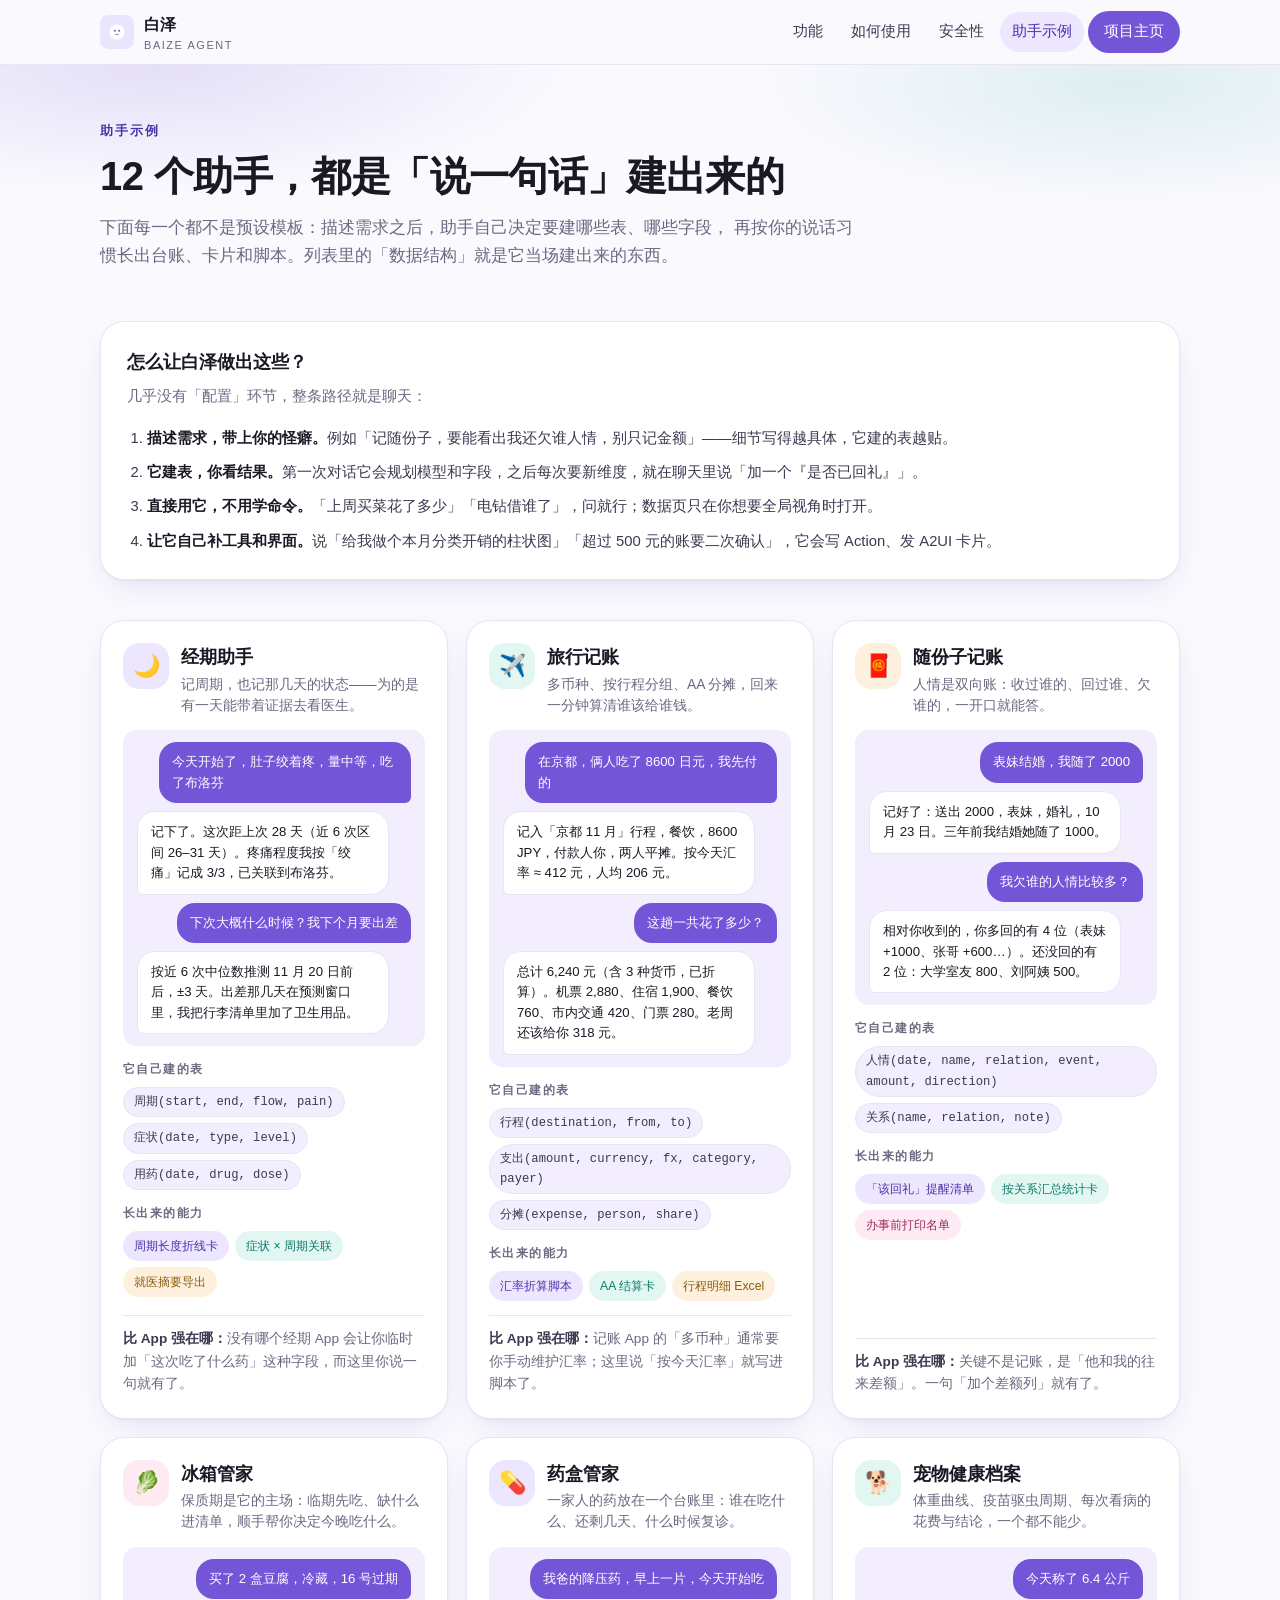
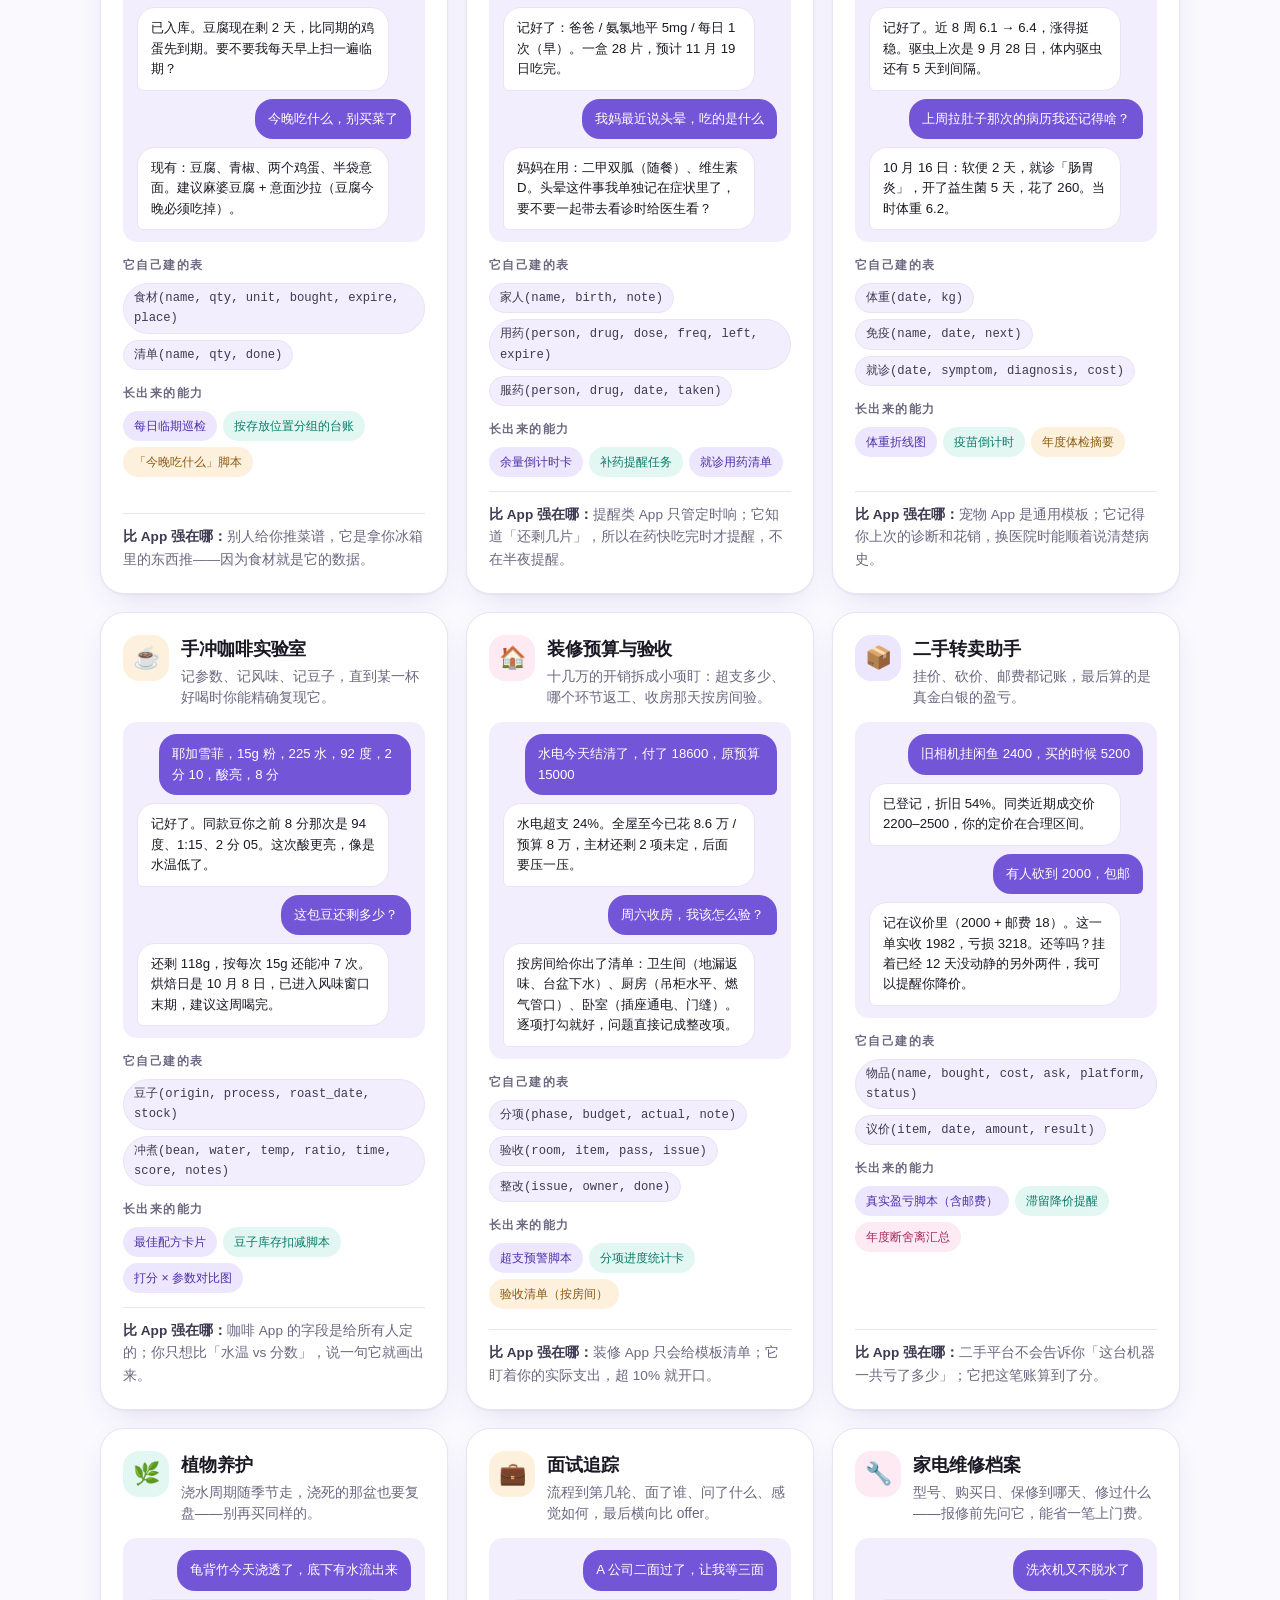
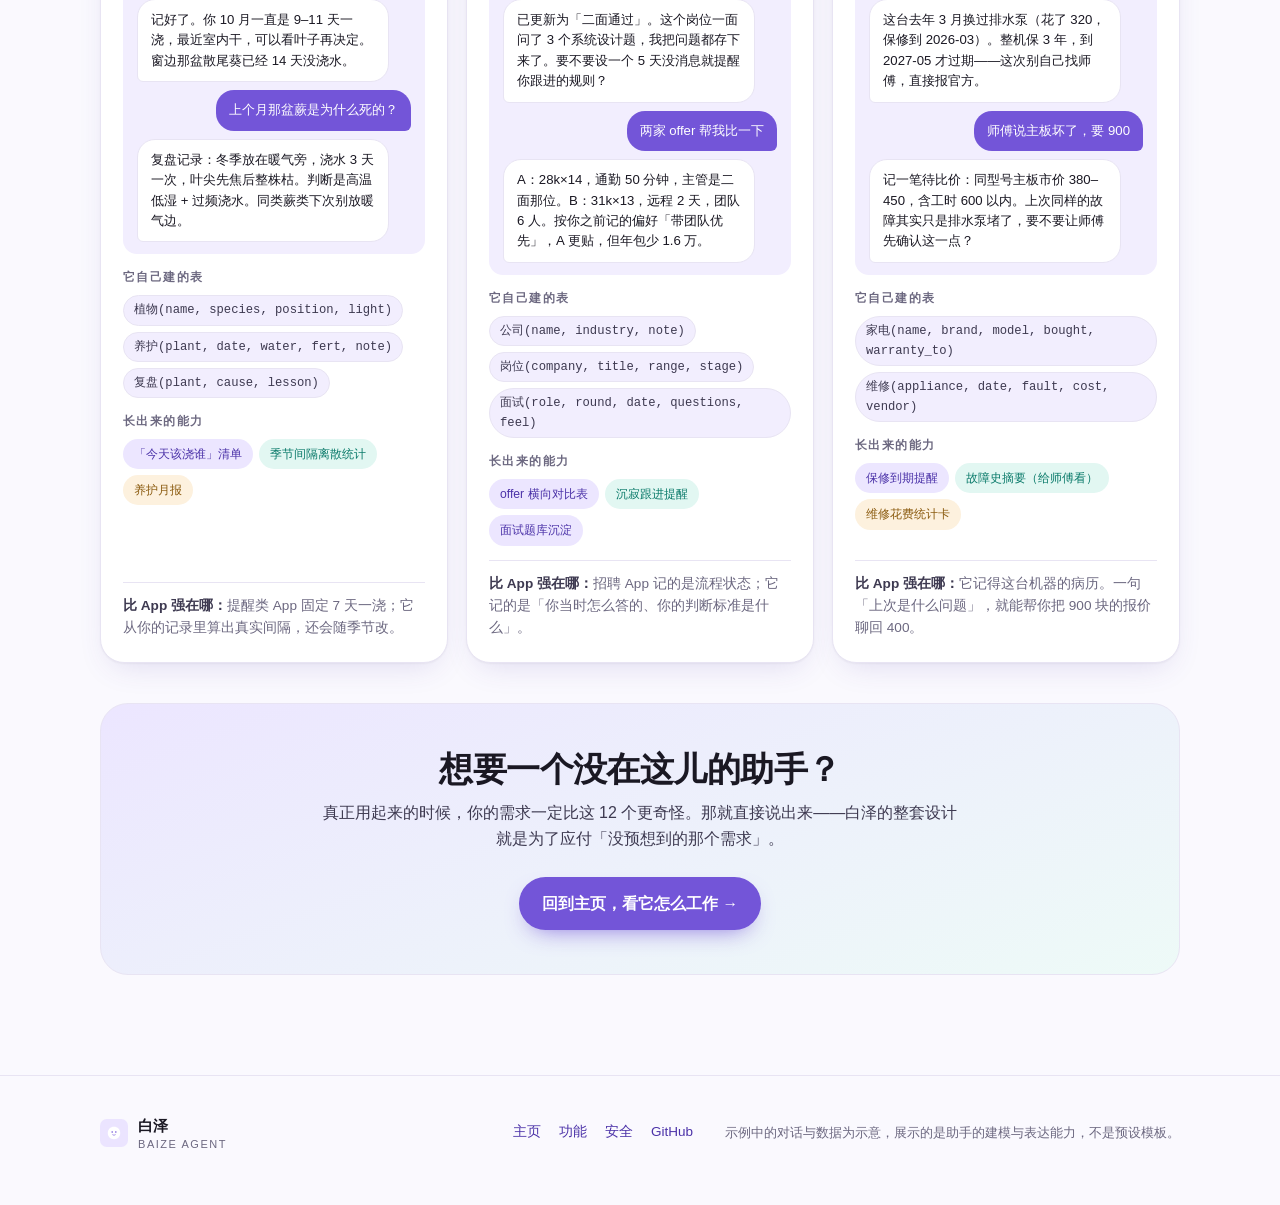
==== commit cbf93c94: "site: 移动端导航、暗色按钮对比度与小屏网格修正" ====
--- a/examples.html
+++ b/examples.html
@@ -25,6 +25,7 @@
       <a href="index.html#start">如何使用</a>
       <a href="index.html#security">安全性</a>
       <a class="active" href="examples.html">助手示例</a>
+      <a class="nav-cta" href="index.html">项目主页</a>
     </nav>
   </div>
 </header>
@@ -34,7 +35,7 @@
 <section class="page-head">
   <div class="wrap">
     <p class="eyebrow">助手示例</p>
-    <h2>12 个助手，都是「说一句话」建出来的</h2>
+    <h1>12 个助手，都是「说一句话」建出来的</h1>
     <p class="lede">
       下面每一个都不是预设模板：描述需求之后，助手自己决定要建哪些表、哪些字段，
       再按你的说话习惯长出台账、卡片和脚本。列表里的「数据结构」就是它当场建出来的东西。
--- a/assets/style.css
+++ b/assets/style.css
@@ -12,11 +12,12 @@
   --brand: #7355d8;
   --brand-ink: #4b32a8;
   --brand-soft: #ece6ff;
-  --mint: #0f9f8a;
+  --on-brand: #ffffff;
+  --mint: #0a7a6a;
   --mint-soft: #e2f7f2;
-  --amber: #b4761a;
+  --amber: #8a5a0e;
   --amber-soft: #fdf1de;
-  --rose: #c0417a;
+  --rose: #a32a5f;
   --rose-soft: #fdeaf2;
   --sky: #2b6cb0;
   --sky-soft: #e6f1fc;
@@ -41,6 +42,7 @@
     --brand: #a48cff;
     --brand-ink: #cbbcff;
     --brand-soft: #271f3f;
+    --on-brand: #17131f;
     --mint: #4fd6bf;
     --mint-soft: #14322e;
     --amber: #e8b45c;
@@ -138,7 +140,7 @@
 
 .nav-cta {
   background: var(--brand) !important;
-  color: #fff !important;
+  color: var(--on-brand) !important;
   padding: 9px 16px !important;
 }
 .nav-cta:hover { filter: brightness(1.06); }
@@ -234,7 +236,7 @@
   transition: transform .16s ease, box-shadow .16s ease, background .16s ease;
 }
 .btn:hover { text-decoration: none; transform: translateY(-1px); }
-.btn-primary { background: var(--brand); color: #fff; box-shadow: 0 10px 24px -12px rgba(115, 85, 216, .9); }
+.btn-primary { background: var(--brand); color: var(--on-brand); box-shadow: 0 10px 24px -12px rgba(115, 85, 216, .9); }
 .btn-primary:hover { box-shadow: 0 14px 30px -12px rgba(115, 85, 216, 1); }
 .btn-ghost { background: var(--card); color: var(--ink); border-color: var(--line); box-shadow: var(--shadow); }
 
@@ -298,7 +300,7 @@
 .bubble.me {
   align-self: flex-end;
   background: var(--brand);
-  color: #fff;
+  color: var(--on-brand);
   border-bottom-right-radius: 6px;
 }
 .bubble.bot {
@@ -392,7 +394,7 @@
 .grid {
   display: grid;
   gap: 16px;
-  grid-template-columns: repeat(auto-fit, minmax(268px, 1fr));
+  grid-template-columns: repeat(auto-fit, minmax(min(268px, 100%), 1fr));
 }
 
 .card {
@@ -433,7 +435,7 @@
 
 /* ---------- 步骤 ---------- */
 
-.steps { display: grid; gap: 16px; grid-template-columns: repeat(auto-fit, minmax(236px, 1fr)); counter-reset: step; }
+.steps { display: grid; gap: 16px; grid-template-columns: repeat(auto-fit, minmax(min(236px, 100%), 1fr)); counter-reset: step; }
 
 .step {
   position: relative;
@@ -502,7 +504,7 @@
 .sec-grid {
   display: grid;
   gap: 14px;
-  grid-template-columns: repeat(auto-fit, minmax(280px, 1fr));
+  grid-template-columns: repeat(auto-fit, minmax(min(280px, 100%), 1fr));
 }
 
 .sec-item {
@@ -549,10 +551,25 @@
     radial-gradient(42% 80% at 88% 10%, rgba(15, 159, 138, .12), transparent 70%);
 }
 
+.page-head h1 {
+  margin: 0;
+  font-size: clamp(27px, 3.6vw, 40px);
+  line-height: 1.22;
+  letter-spacing: -.015em;
+  font-weight: 730;
+}
+
+.page-head h1 .accent {
+  background: linear-gradient(100deg, var(--brand), #b07cff 70%);
+  -webkit-background-clip: text;
+  background-clip: text;
+  color: transparent;
+}
+
 .ex-grid {
   display: grid;
   gap: 18px;
-  grid-template-columns: repeat(auto-fit, minmax(330px, 1fr));
+  grid-template-columns: repeat(auto-fit, minmax(min(330px, 100%), 1fr));
   padding-bottom: 40px;
 }
 
@@ -597,7 +614,7 @@
   font-size: 13.4px;
 }
 .ex-chat .bubble { max-width: 92%; font-size: 13.2px; }
-.ex-chat .bubble.me { background: var(--brand); color: #fff; }
+.ex-chat .bubble.me { background: var(--brand); color: var(--on-brand); }
 .ex-chat .bubble.bot { background: var(--card); border: 1px solid var(--line); }
 
 .ex-block h4 {
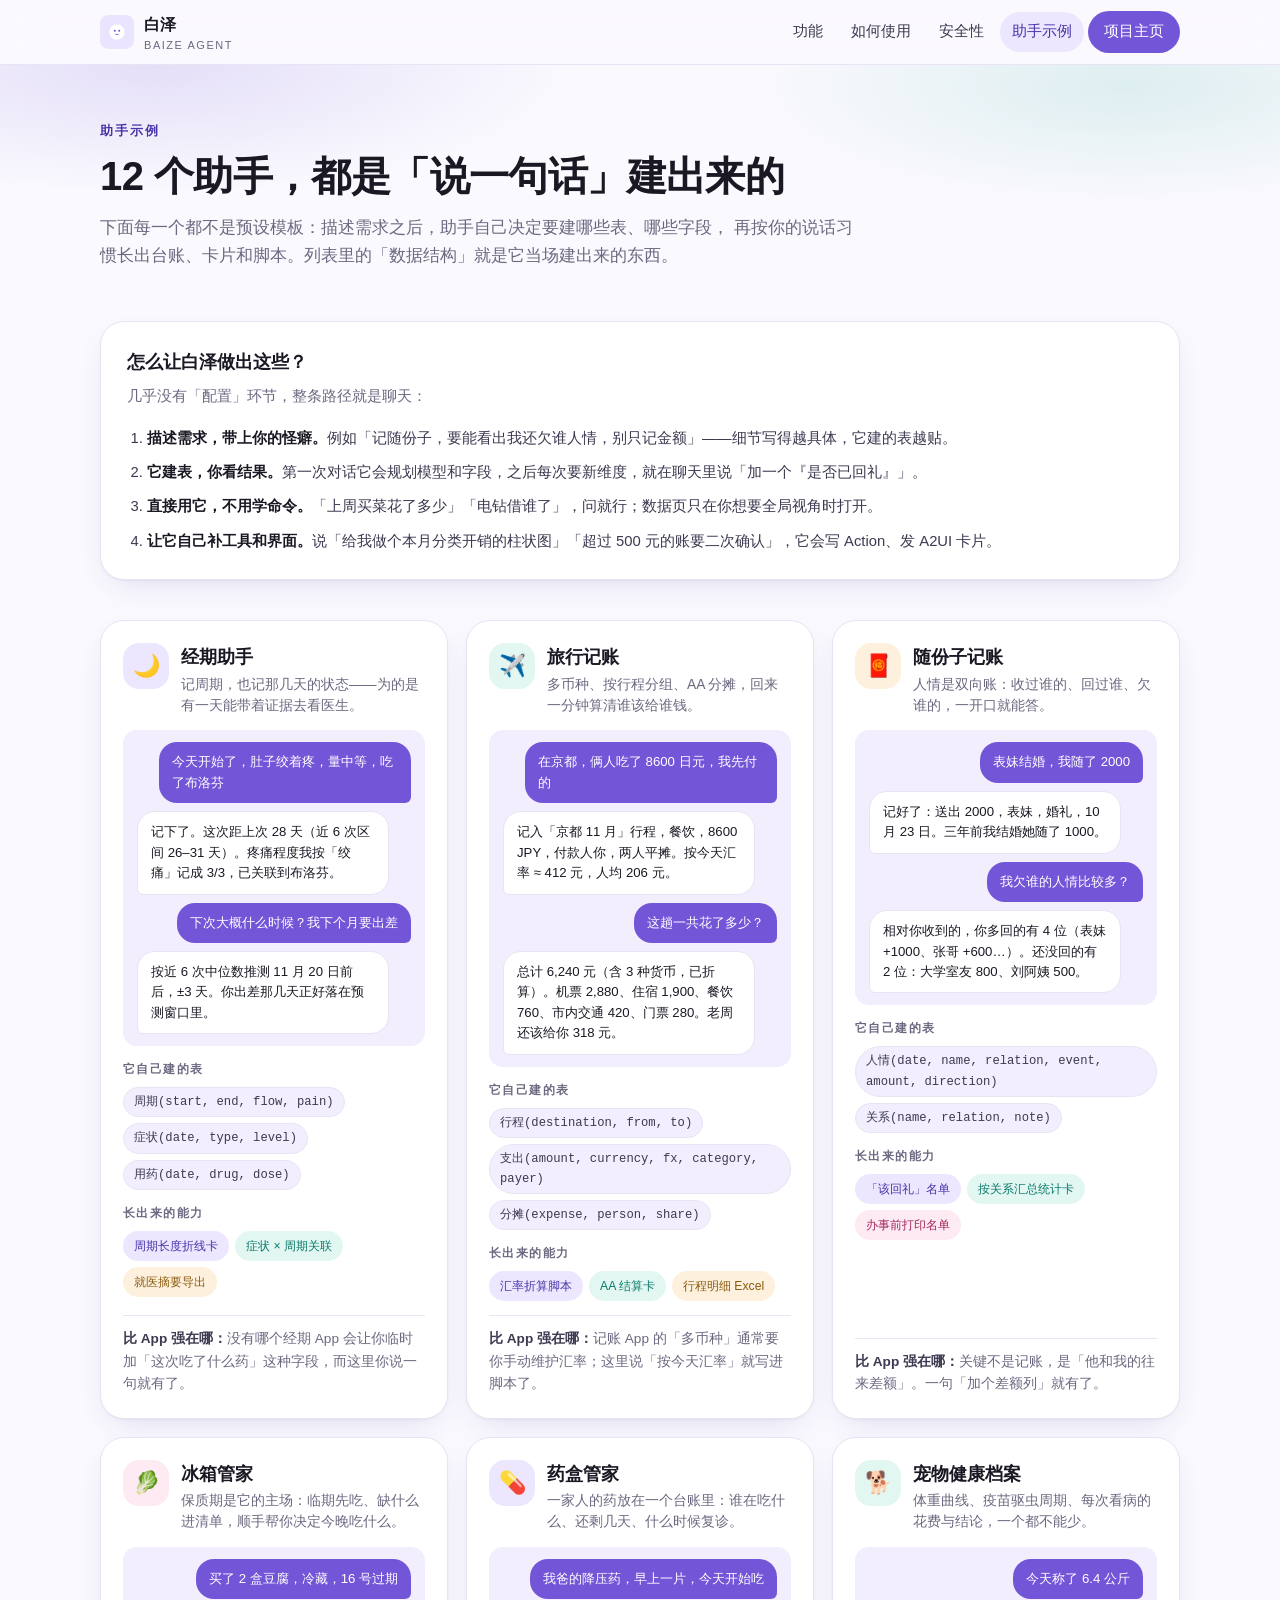
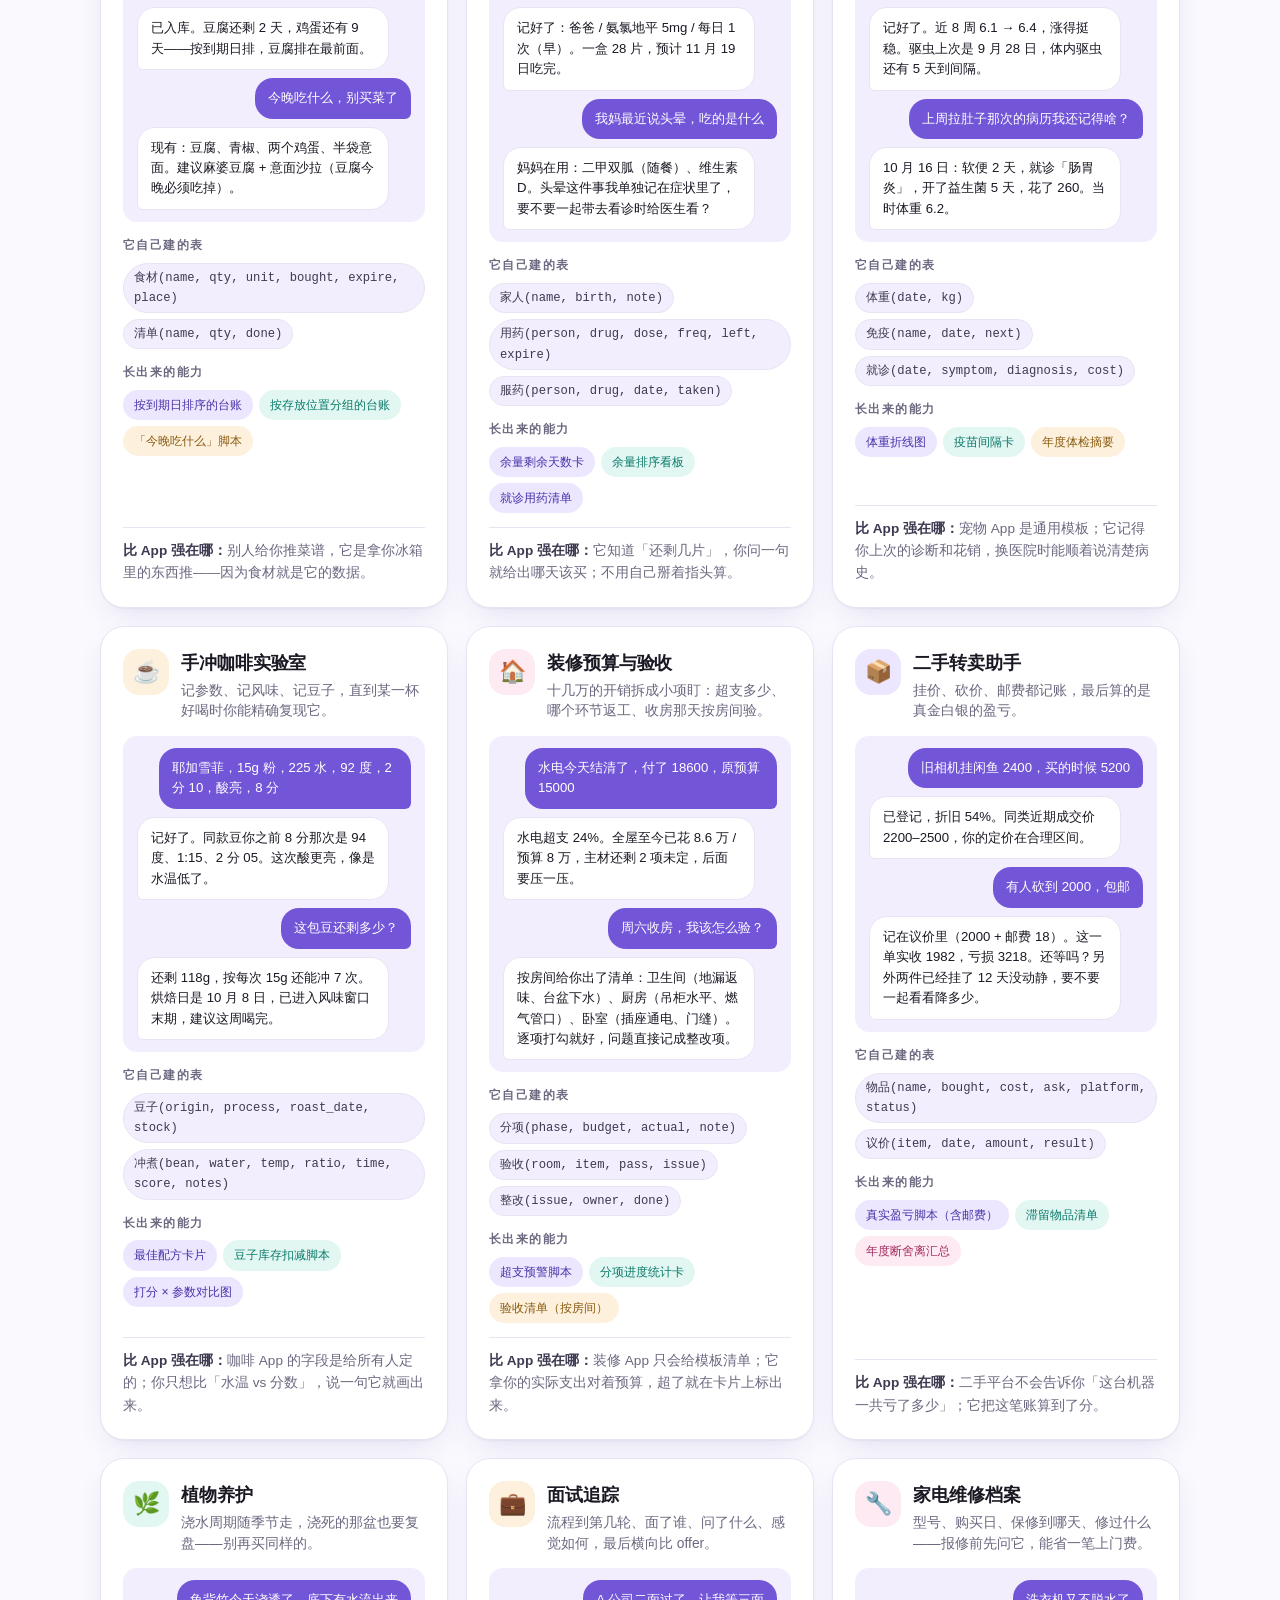
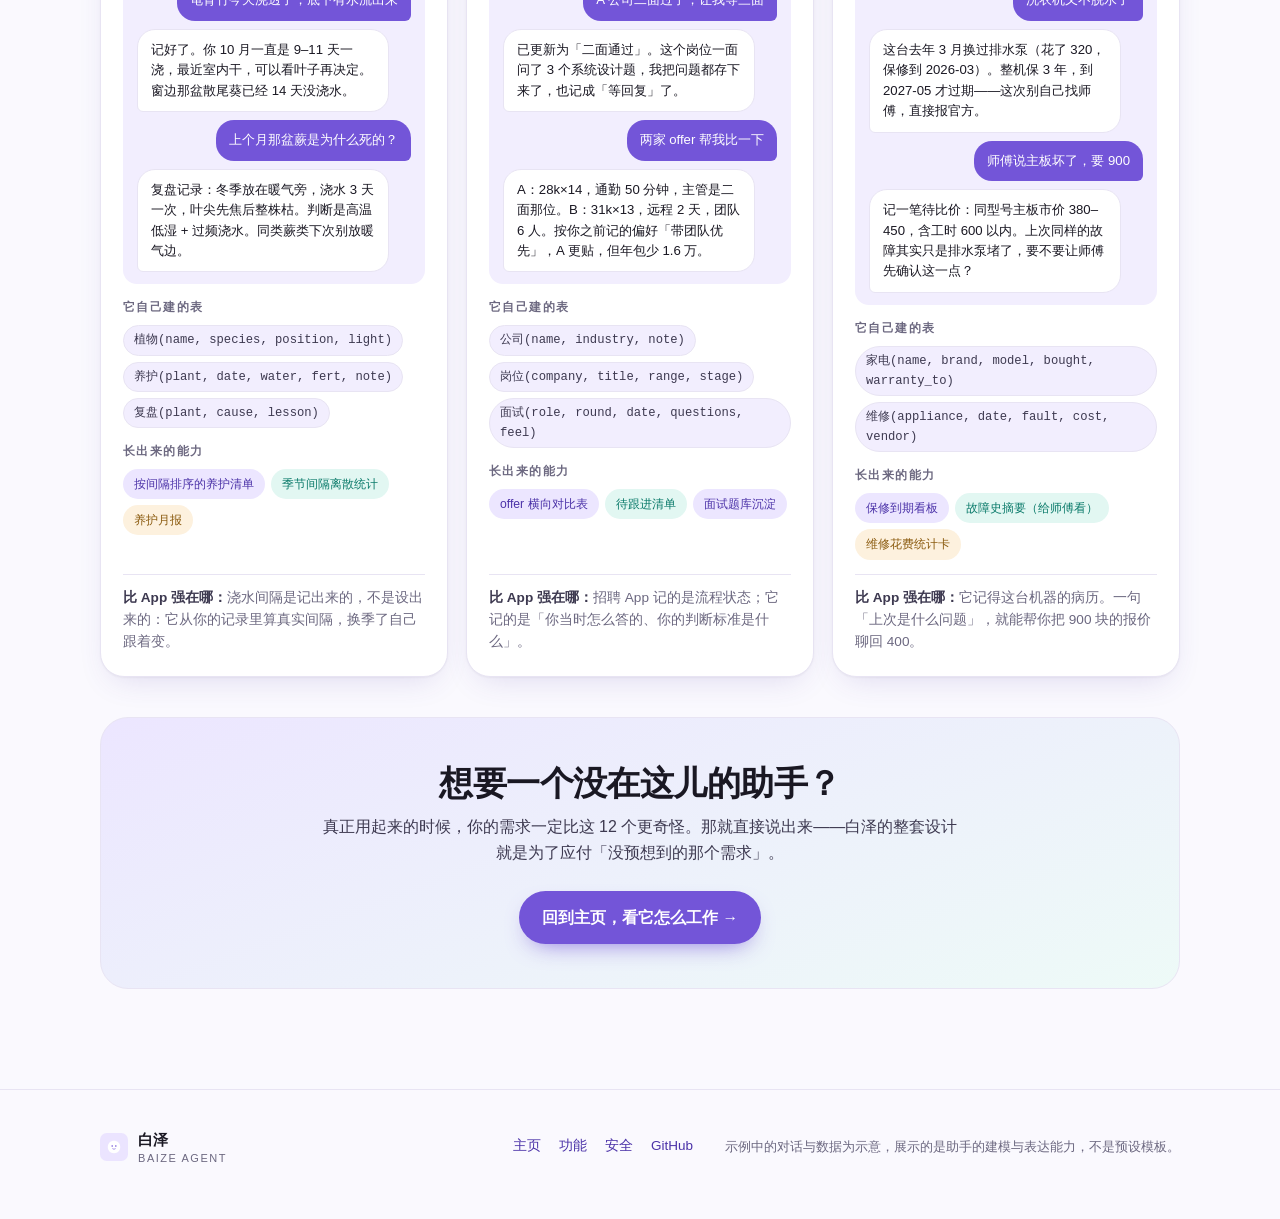
==== commit b5d60d15: "site: 移除未验证的语音与定时任务宣称，改用已实现的审批/开发者视图" ====
--- a/examples.html
+++ b/examples.html
@@ -72,7 +72,7 @@
           <div class="bubble me">今天开始了，肚子绞着疼，量中等，吃了布洛芬</div>
           <div class="bubble bot">记下了。这次距上次 28 天（近 6 次区间 26–31 天）。疼痛程度我按「绞痛」记成 3/3，已关联到布洛芬。</div>
           <div class="bubble me">下次大概什么时候？我下个月要出差</div>
-          <div class="bubble bot">按近 6 次中位数推测 11 月 20 日前后，±3 天。出差那几天在预测窗口里，我把行李清单里加了卫生用品。</div>
+          <div class="bubble bot">按近 6 次中位数推测 11 月 20 日前后，±3 天。你出差那几天正好落在预测窗口里。</div>
         </div>
         <div class="ex-block">
           <h4>它自己建的表</h4>
@@ -152,7 +152,7 @@
         <div class="ex-block">
           <h4>长出来的能力</h4>
           <div class="chips">
-            <span class="chip solid">「该回礼」提醒清单</span>
+            <span class="chip solid">「该回礼」名单</span>
             <span class="chip solid mint">按关系汇总统计卡</span>
             <span class="chip solid rose">办事前打印名单</span>
           </div>
@@ -171,7 +171,7 @@
         </div>
         <div class="ex-chat">
           <div class="bubble me">买了 2 盒豆腐，冷藏，16 号过期</div>
-          <div class="bubble bot">已入库。豆腐现在剩 2 天，比同期的鸡蛋先到期。要不要我每天早上扫一遍临期？</div>
+          <div class="bubble bot">已入库。豆腐还剩 2 天，鸡蛋还有 9 天——按到期日排，豆腐排在最前面。</div>
           <div class="bubble me">今晚吃什么，别买菜了</div>
           <div class="bubble bot">现有：豆腐、青椒、两个鸡蛋、半袋意面。建议麻婆豆腐 + 意面沙拉（豆腐今晚必须吃掉）。</div>
         </div>
@@ -185,7 +185,7 @@
         <div class="ex-block">
           <h4>长出来的能力</h4>
           <div class="chips">
-            <span class="chip solid">每日临期巡检</span>
+            <span class="chip solid">按到期日排序的台账</span>
             <span class="chip solid mint">按存放位置分组的台账</span>
             <span class="chip solid amber">「今晚吃什么」脚本</span>
           </div>
@@ -219,12 +219,12 @@
         <div class="ex-block">
           <h4>长出来的能力</h4>
           <div class="chips">
-            <span class="chip solid">余量倒计时卡</span>
-            <span class="chip solid mint">补药提醒任务</span>
+            <span class="chip solid">余量剩余天数卡</span>
+            <span class="chip solid mint">余量排序看板</span>
             <span class="chip solid sky">就诊用药清单</span>
           </div>
         </div>
-        <div class="ex-foot"><b>比 App 强在哪：</b>提醒类 App 只管定时响；它知道「还剩几片」，所以在药快吃完时才提醒，不在半夜提醒。</div>
+        <div class="ex-foot"><b>比 App 强在哪：</b>它知道「还剩几片」，你问一句就给出哪天该买；不用自己掰着指头算。</div>
       </article>
 
       <!-- 6 -->
@@ -254,7 +254,7 @@
           <h4>长出来的能力</h4>
           <div class="chips">
             <span class="chip solid">体重折线图</span>
-            <span class="chip solid mint">疫苗倒计时</span>
+            <span class="chip solid mint">疫苗间隔卡</span>
             <span class="chip solid amber">年度体检摘要</span>
           </div>
         </div>
@@ -325,7 +325,7 @@
             <span class="chip solid amber">验收清单（按房间）</span>
           </div>
         </div>
-        <div class="ex-foot"><b>比 App 强在哪：</b>装修 App 只会给模板清单；它盯着你的实际支出，超 10% 就开口。</div>
+        <div class="ex-foot"><b>比 App 强在哪：</b>装修 App 只会给模板清单；它拿你的实际支出对着预算，超了就在卡片上标出来。</div>
       </article>
 
       <!-- 9 -->
@@ -341,7 +341,7 @@
           <div class="bubble me">旧相机挂闲鱼 2400，买的时候 5200</div>
           <div class="bubble bot">已登记，折旧 54%。同类近期成交价 2200–2500，你的定价在合理区间。</div>
           <div class="bubble me">有人砍到 2000，包邮</div>
-          <div class="bubble bot">记在议价里（2000 + 邮费 18）。这一单实收 1982，亏损 3218。还等吗？挂着已经 12 天没动静的另外两件，我可以提醒你降价。</div>
+          <div class="bubble bot">记在议价里（2000 + 邮费 18）。这一单实收 1982，亏损 3218。还等吗？另外两件已经挂了 12 天没动静，要不要一起看看降多少。</div>
         </div>
         <div class="ex-block">
           <h4>它自己建的表</h4>
@@ -354,7 +354,7 @@
           <h4>长出来的能力</h4>
           <div class="chips">
             <span class="chip solid">真实盈亏脚本（含邮费）</span>
-            <span class="chip solid mint">滞留降价提醒</span>
+            <span class="chip solid mint">滞留物品清单</span>
             <span class="chip solid rose">年度断舍离汇总</span>
           </div>
         </div>
@@ -387,12 +387,12 @@
         <div class="ex-block">
           <h4>长出来的能力</h4>
           <div class="chips">
-            <span class="chip solid">「今天该浇谁」清单</span>
+            <span class="chip solid">按间隔排序的养护清单</span>
             <span class="chip solid mint">季节间隔离散统计</span>
             <span class="chip solid amber">养护月报</span>
           </div>
         </div>
-        <div class="ex-foot"><b>比 App 强在哪：</b>提醒类 App 固定 7 天一浇；它从你的记录里算出真实间隔，还会随季节改。</div>
+        <div class="ex-foot"><b>比 App 强在哪：</b>浇水间隔是记出来的，不是设出来的：它从你的记录里算真实间隔，换季了自己跟着变。</div>
       </article>
 
       <!-- 11 -->
@@ -406,7 +406,7 @@
         </div>
         <div class="ex-chat">
           <div class="bubble me">A 公司二面过了，让我等三面</div>
-          <div class="bubble bot">已更新为「二面通过」。这个岗位一面问了 3 个系统设计题，我把问题都存下来了。要不要设一个 5 天没消息就提醒你跟进的规则？</div>
+          <div class="bubble bot">已更新为「二面通过」。这个岗位一面问了 3 个系统设计题，我把问题都存下来了，也记成「等回复」了。</div>
           <div class="bubble me">两家 offer 帮我比一下</div>
           <div class="bubble bot">A：28k×14，通勤 50 分钟，主管是二面那位。B：31k×13，远程 2 天，团队 6 人。按你之前记的偏好「带团队优先」，A 更贴，但年包少 1.6 万。</div>
         </div>
@@ -422,7 +422,7 @@
           <h4>长出来的能力</h4>
           <div class="chips">
             <span class="chip solid">offer 横向对比表</span>
-            <span class="chip solid mint">沉寂跟进提醒</span>
+            <span class="chip solid mint">待跟进清单</span>
             <span class="chip solid sky">面试题库沉淀</span>
           </div>
         </div>
@@ -454,7 +454,7 @@
         <div class="ex-block">
           <h4>长出来的能力</h4>
           <div class="chips">
-            <span class="chip solid">保修到期提醒</span>
+            <span class="chip solid">保修到期看板</span>
             <span class="chip solid mint">故障史摘要（给师傅看）</span>
             <span class="chip solid amber">维修花费统计卡</span>
           </div>
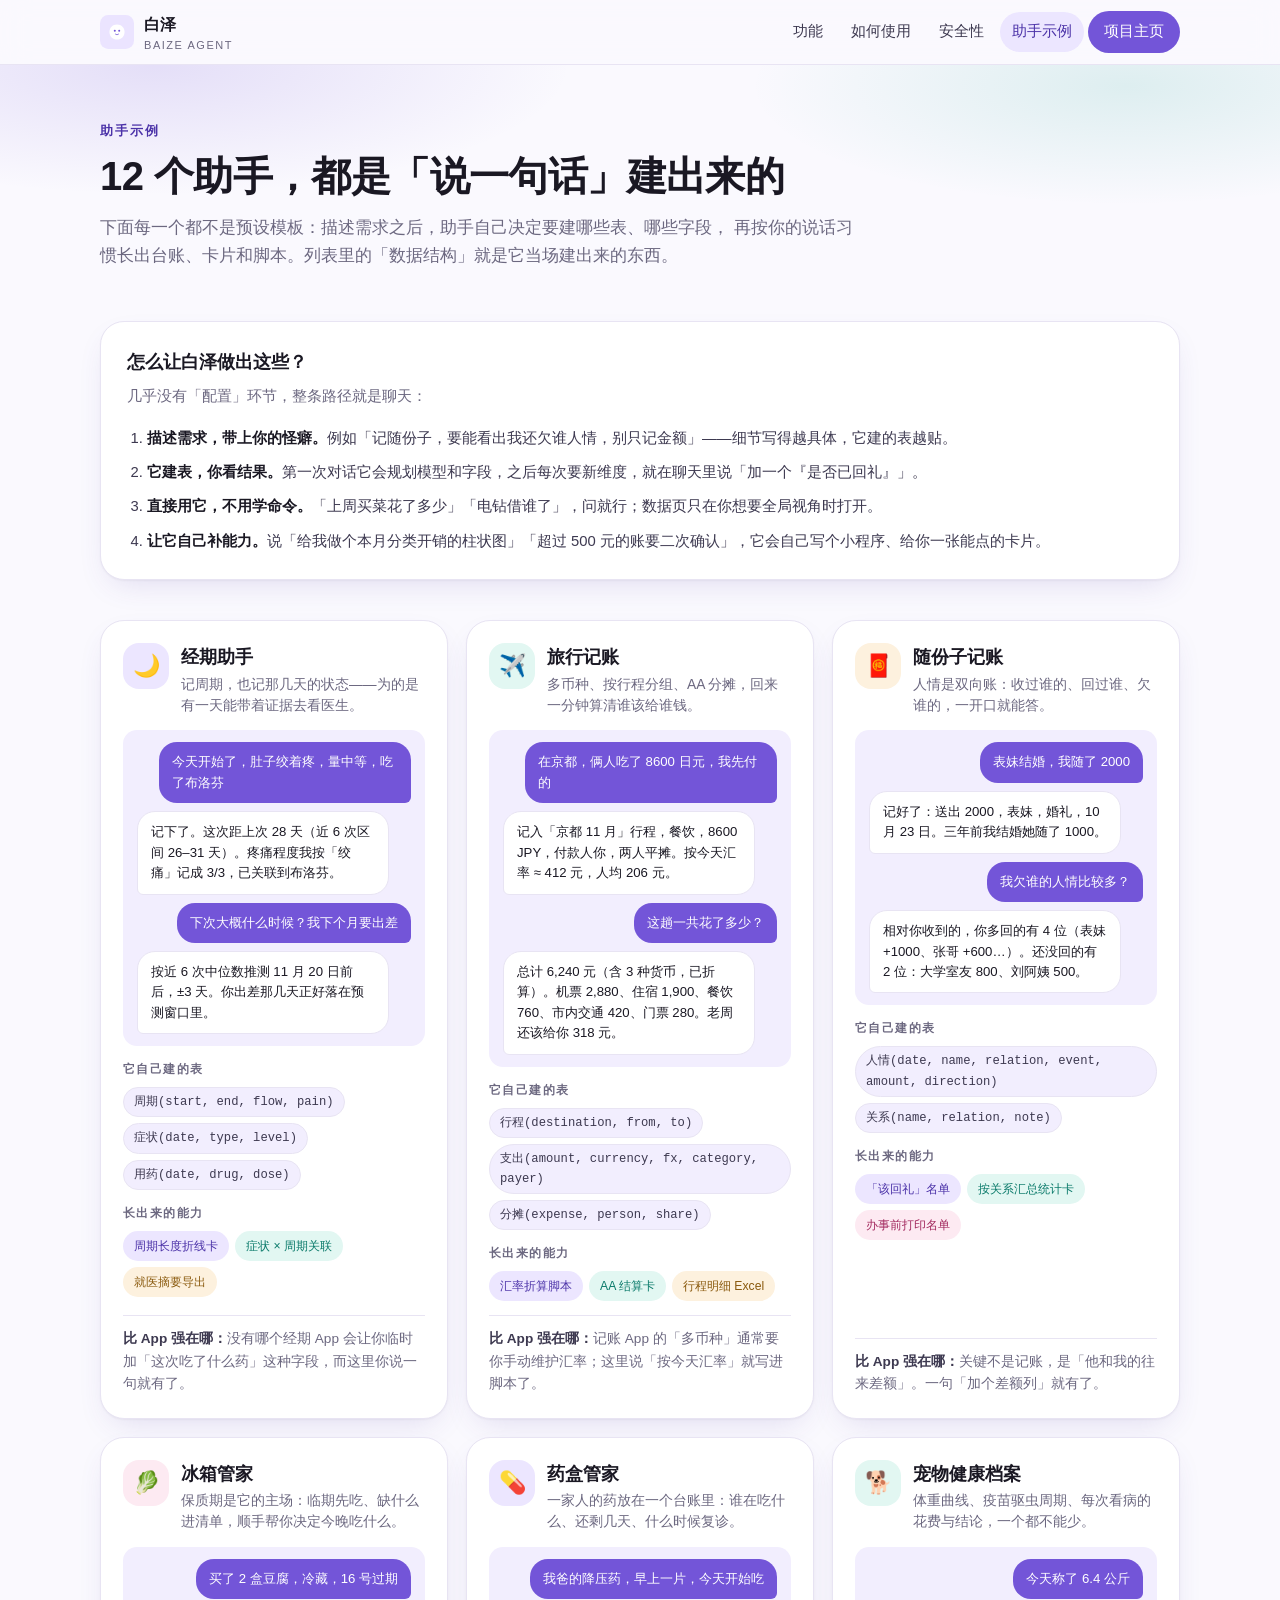
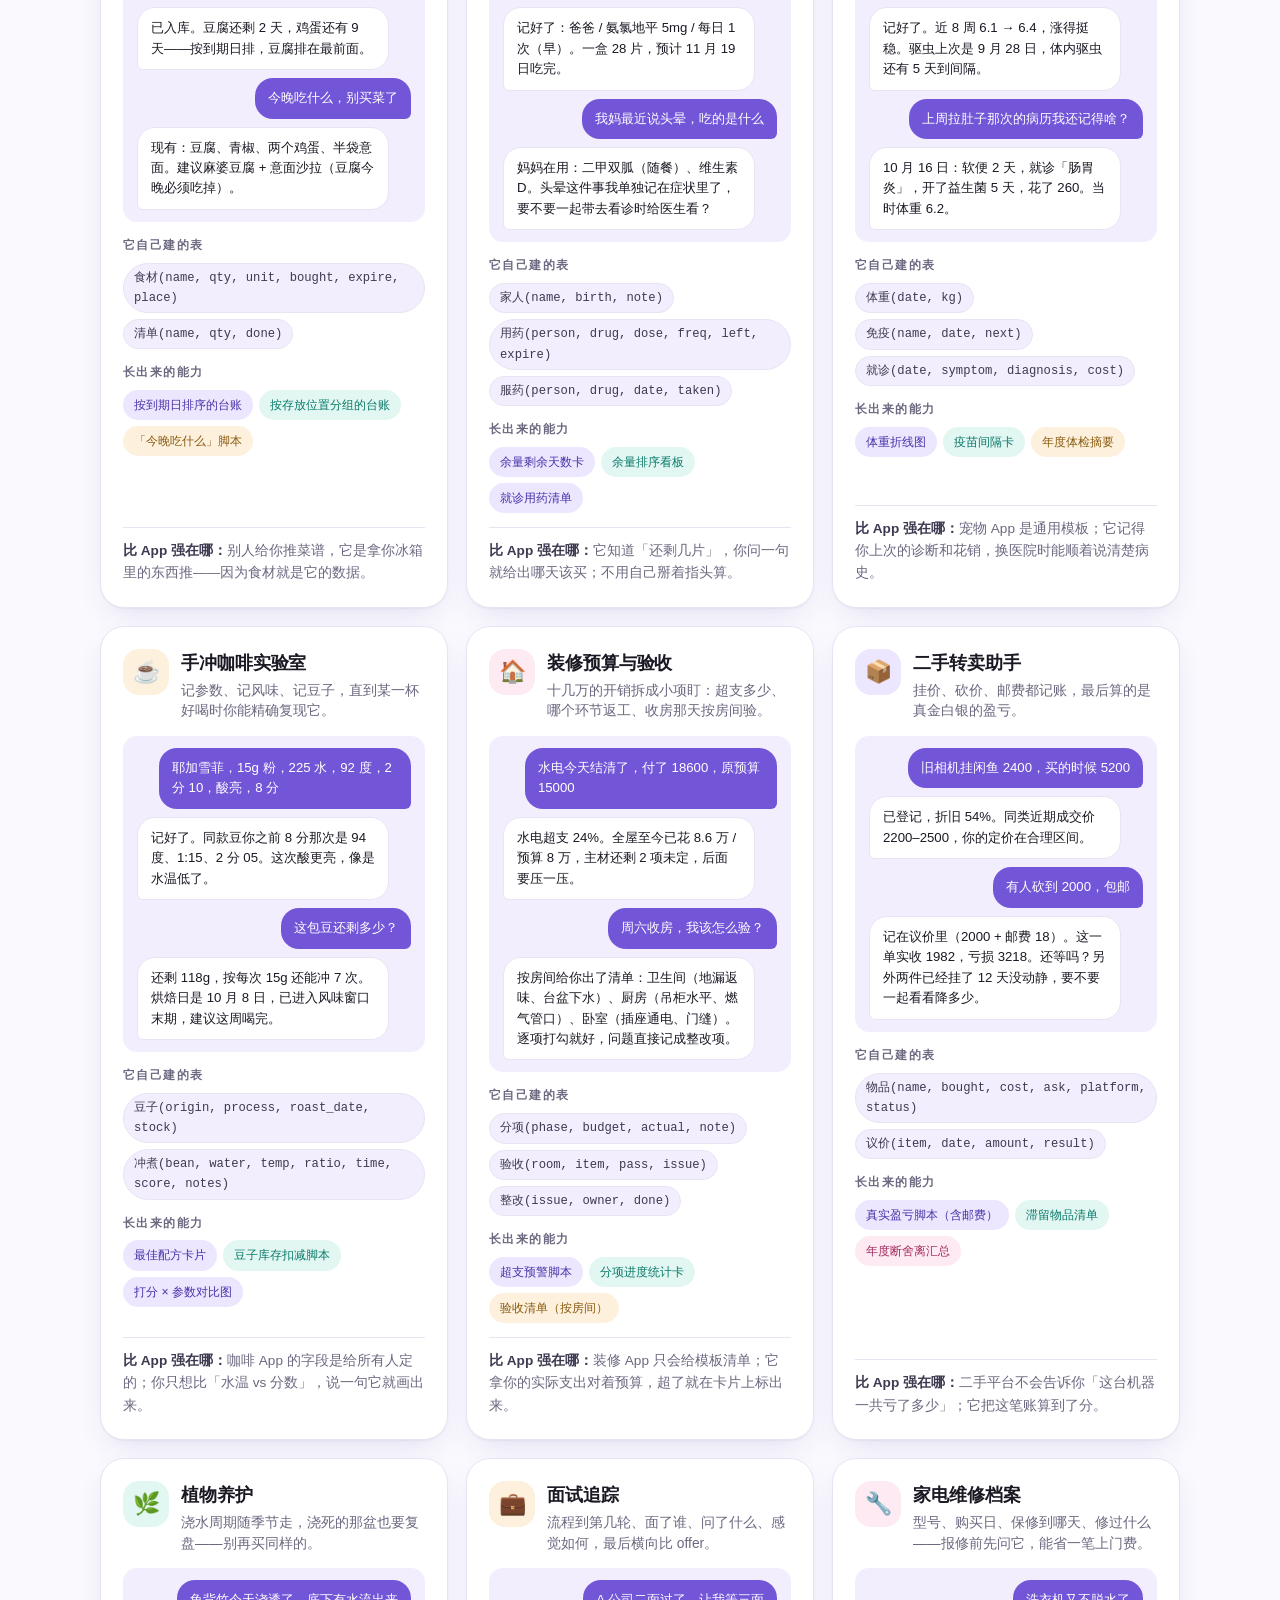
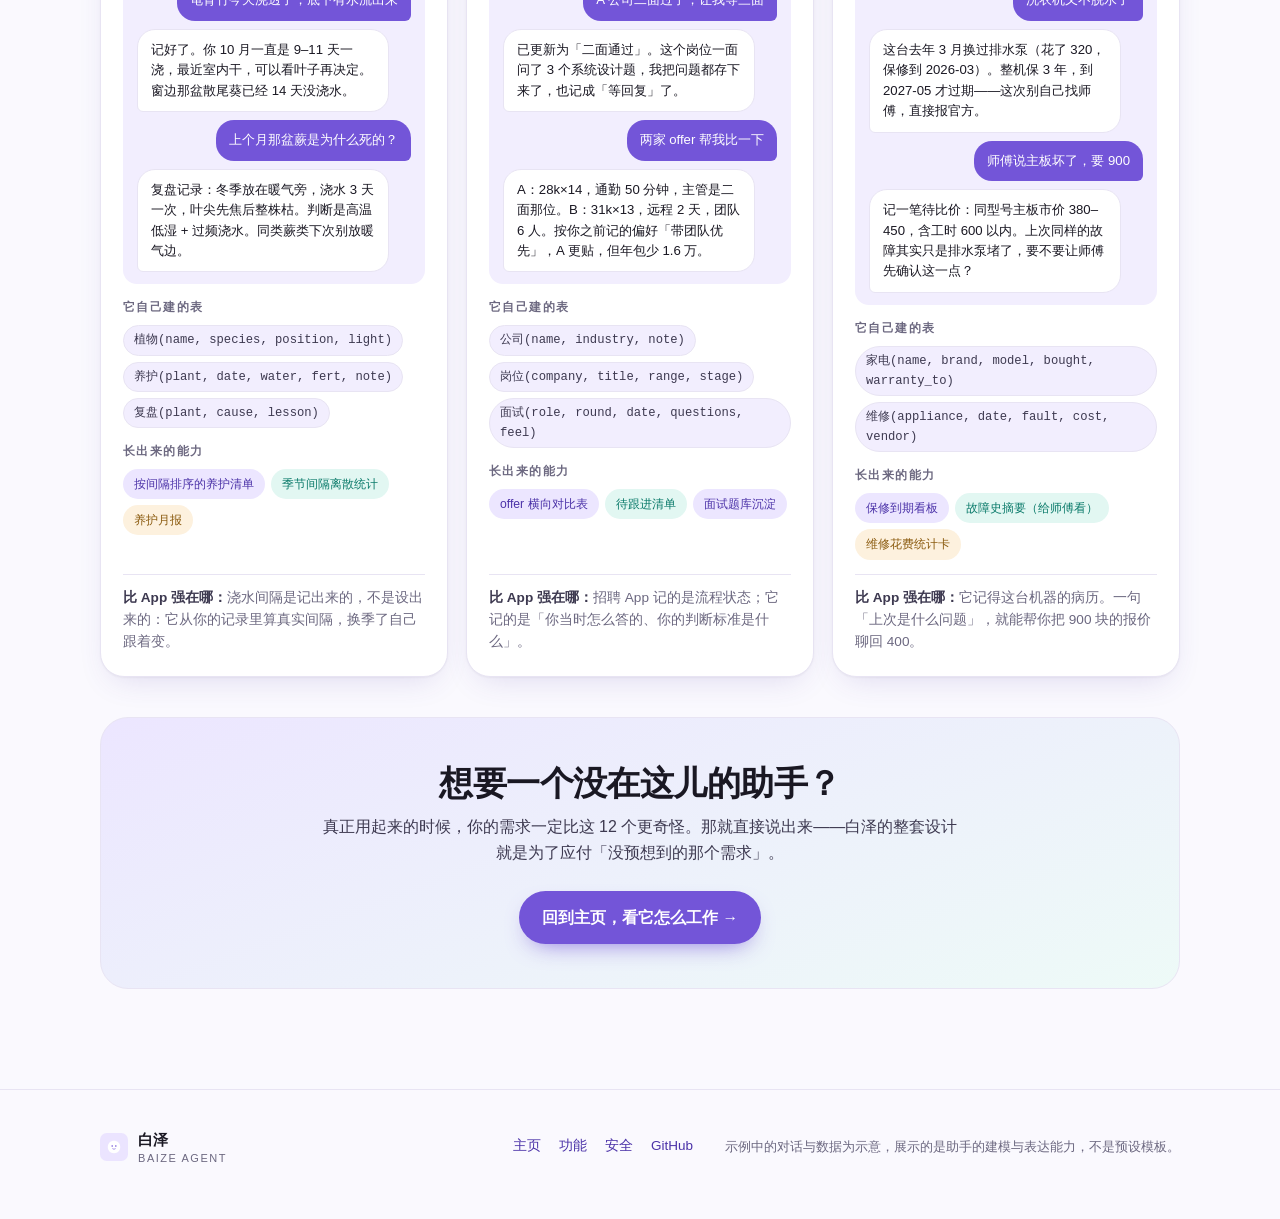
==== commit 107300e7: "site: 不再对外露出开发者模式，技术词换成普通说法" ====
--- a/examples.html
+++ b/examples.html
@@ -53,7 +53,7 @@
         <li><b>描述需求，带上你的怪癖。</b>例如「记随份子，要能看出我还欠谁人情，别只记金额」——细节写得越具体，它建的表越贴。</li>
         <li><b>它建表，你看结果。</b>第一次对话它会规划模型和字段，之后每次要新维度，就在聊天里说「加一个『是否已回礼』」。</li>
         <li><b>直接用它，不用学命令。</b>「上周买菜花了多少」「电钻借谁了」，问就行；数据页只在你想要全局视角时打开。</li>
-        <li><b>让它自己补工具和界面。</b>说「给我做个本月分类开销的柱状图」「超过 500 元的账要二次确认」，它会写 Action、发 A2UI 卡片。</li>
+        <li><b>让它自己补能力。</b>说「给我做个本月分类开销的柱状图」「超过 500 元的账要二次确认」，它会自己写个小程序、给你一张能点的卡片。</li>
       </ol>
     </div>
 
